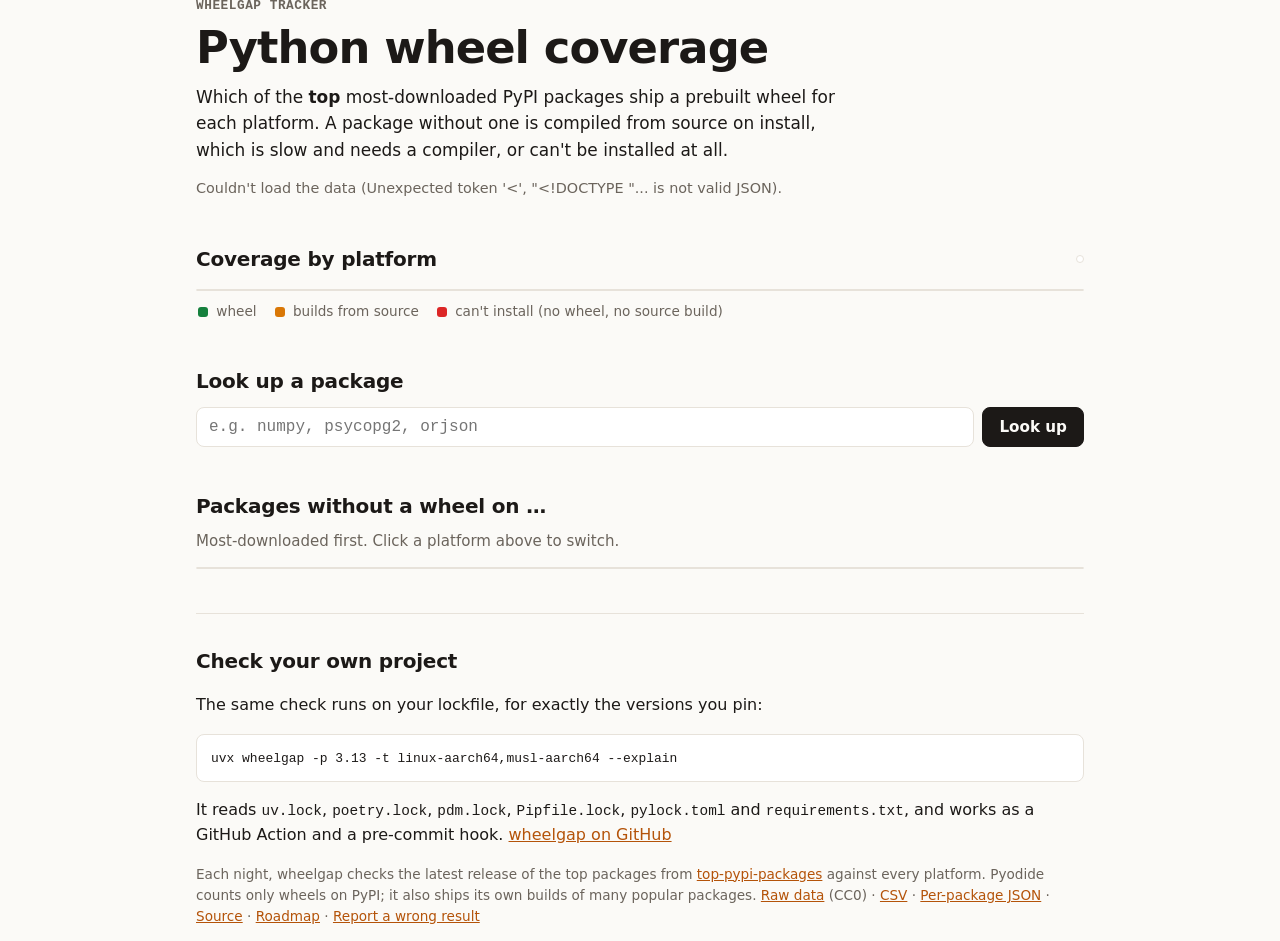
==== site/index.html @ fb78a4a2 "Publish the scan as CSV too Write coverage.csv next to coverage.json at publish time, one row per pa" ====
<!doctype html>
<html lang="en">
<head>
  <meta charset="utf-8">
  <meta name="viewport" content="width=device-width, initial-scale=1">
  <meta http-equiv="Content-Security-Policy" content="default-src 'self'; img-src 'self' data:; style-src 'self' 'unsafe-inline'; script-src 'self'; connect-src 'self'; base-uri 'none'; form-action 'none'">
  <title>Python Wheel Coverage</title>
  <meta name="description" content="Which of the top 5,000 PyPI packages ship a prebuilt wheel for Linux ARM, Alpine, Windows on ARM, macOS, free-threaded Python and Pyodide. Updated nightly by wheelgap.">
  <link rel="stylesheet" href="style.css">
  <link rel="icon" href="favicon.svg" type="image/svg+xml">
  <link rel="apple-touch-icon" href="apple-touch-icon.png">
  <meta property="og:type" content="website">
  <meta property="og:title" content="Python Wheel Coverage">
  <meta property="og:description" content="Which of the top 5,000 PyPI packages ship a prebuilt wheel for Linux ARM, Alpine, Windows on ARM, macOS, free-threaded Python and Pyodide. Updated nightly.">
  <meta property="og:url" content="https://wheelgap.github.io/tracker/">
  <meta property="og:image" content="https://wheelgap.github.io/tracker/og.png">
  <meta property="og:image:width" content="1280">
  <meta property="og:image:height" content="640">
  <meta property="og:image:alt" content="wheelgap tracker: wheel coverage for the 5,000 most downloaded PyPI packages, across 42 platforms and Pythons.">
  <meta name="twitter:card" content="summary_large_image">
</head>
<body>
  <header class="wrap">
    <p class="eyebrow"><a href="https://github.com/wheelgap/wheelgap">wheelgap</a> tracker</p>
    <h1>Python wheel coverage</h1>
    <p class="lede">Which of the <strong id="n-packages">top</strong> most-downloaded PyPI packages ship a prebuilt wheel for each platform. A package without one is compiled from source on install, which is slow and needs a compiler, or can't be installed at all.</p>
    <p class="meta" id="meta">Loading the latest scan…</p>
  </header>

  <main class="wrap">
    <section aria-labelledby="overview-title">
      <div class="section-head">
        <h2 id="overview-title">Coverage by platform</h2>
        <div class="tabs" role="tablist" aria-label="Python version" id="python-tabs"></div>
      </div>
      <p class="note" id="pure-note"></p>
      <ol class="platforms" id="platforms" aria-live="polite"></ol>
      <p class="legend">
        <span><i class="sw sw-wheel"></i> wheel</span>
        <span><i class="sw sw-source"></i> builds from source</span>
        <span><i class="sw sw-missing"></i> can't install (no wheel, no source build)</span>
      </p>
    </section>

    <section aria-labelledby="trend-title" id="trend-section" hidden>
      <h2 id="trend-title">Coverage over time</h2>
      <p class="note" id="trend-note"></p>
      <ol class="trends" id="trends"></ol>
    </section>

    <section aria-labelledby="lookup-title">
      <h2 id="lookup-title">Look up a package</h2>
      <form class="search" id="search-form" role="search">
        <label for="search" class="visually-hidden">Package name</label>
        <input id="search" list="package-names" placeholder="e.g. numpy, psycopg2, orjson" autocomplete="off" spellcheck="false">
        <datalist id="package-names"></datalist>
        <button type="submit">Look up</button>
      </form>
      <div id="lookup" aria-live="polite"></div>
    </section>

    <section aria-labelledby="gaps-title">
      <h2 id="gaps-title">Packages without a wheel on <span id="gaps-platform">…</span></h2>
      <p class="note">Most-downloaded first. Click a platform above to switch.</p>
      <ol class="gaps" id="gaps"></ol>
      <button class="more" id="more" hidden>Show more</button>
    </section>

    <section class="cta">
      <h2>Check your own project</h2>
      <p>The same check runs on your lockfile, for exactly the versions you pin:</p>
      <pre><code>uvx wheelgap -p 3.13 -t linux-aarch64,musl-aarch64 --explain</code></pre>
      <p>It reads <code>uv.lock</code>, <code>poetry.lock</code>, <code>pdm.lock</code>, <code>Pipfile.lock</code>, <code>pylock.toml</code> and <code>requirements.txt</code>, and works as a GitHub Action and a pre-commit hook. <a href="https://github.com/wheelgap/wheelgap">wheelgap on GitHub</a></p>
    </section>
  </main>

  <footer class="wrap">
    <p>Each night, wheelgap checks the latest release of the top packages from <a href="https://hugovk.dev/top-pypi-packages/">top-pypi-packages</a> against every platform. Pyodide counts only wheels on PyPI; it also ships its own builds of many popular packages. <a href="data/coverage.json">Raw data</a> (CC0) · <a href="data/coverage.csv">CSV</a> · <a href="https://github.com/wheelgap/tracker#api-for-scripts-and-agents">Per-package JSON</a> · <a href="https://github.com/wheelgap/tracker">Source</a> · <a href="https://github.com/wheelgap/wheelgap/discussions/43">Roadmap</a> · <a href="https://github.com/wheelgap/wheelgap/issues/new?template=bug_report.yml">Report a wrong result</a></p>
  </footer>

  <script src="app.js"></script>
</body>
</html>
---- site/style.css ----
:root {
  --bg: #fbfaf7;
  --surface: #ffffff;
  --text: #1c1917;
  --muted: #6b645c;
  --line: #e7e2da;
  --accent: #b45309;
  --wheel: #15803d;
  --source: #d97706;
  --missing: #dc2626;
  --unknown: #a8a29e;
  --bar-bg: #efebe4;
  --radius: 10px;
  --mono: ui-monospace, "SF Mono", SFMono-Regular, Menlo, Consolas, monospace;
  --sans: system-ui, -apple-system, "Segoe UI", Roboto, sans-serif;
}

@media (prefers-color-scheme: dark) {
  :root {
    --bg: #14120f;
    --surface: #1c1a16;
    --text: #f2efe9;
    --muted: #a39c92;
    --line: #2e2a24;
    --accent: #f59e0b;
    --wheel: #22c55e;
    --source: #f59e0b;
    --missing: #f87171;
    --unknown: #78716c;
    --bar-bg: #2a2621;
  }
}

* { box-sizing: border-box; }

body {
  margin: 0;
  background: var(--bg);
  color: var(--text);
  font: 16px/1.55 var(--sans);
  -webkit-text-size-adjust: 100%;
}

a { color: var(--accent); }
code, pre { font-family: var(--mono); font-size: 0.9em; }

.wrap { max-width: 920px; margin: 0 auto; padding: 0 16px; }

header { padding-top: 48px; }
.eyebrow { margin: 0; font: 600 0.8rem/1 var(--mono); letter-spacing: 0.04em; text-transform: uppercase; color: var(--muted); }
.eyebrow a { color: inherit; text-decoration: none; }
h1 { margin: 10px 0 12px; font-size: clamp(2rem, 5vw, 2.8rem); line-height: 1.1; letter-spacing: -0.02em; }
.lede { max-width: 62ch; margin: 0; font-size: 1.06rem; }
.meta { color: var(--muted); font-size: 0.9rem; }

section { margin-top: 44px; }
h2 { font-size: 1.25rem; margin: 0 0 8px; letter-spacing: -0.01em; }
.section-head { display: flex; flex-wrap: wrap; gap: 12px; align-items: center; justify-content: space-between; margin-bottom: 6px; }
.section-head h2 { margin: 0; }
.note { color: var(--muted); margin: 0 0 14px; font-size: 0.94rem; }

.tabs { display: inline-flex; flex-wrap: wrap; max-width: 100%; border: 1px solid var(--line); border-radius: 21px; padding: 3px; background: var(--surface); }
.tabs button {
  border: 0; background: none; color: var(--muted); font: 600 0.88rem var(--mono);
  padding: 6px 14px; border-radius: 999px; cursor: pointer;
}
.tabs button[aria-selected="true"] { background: var(--text); color: var(--bg); }

.platforms { list-style: none; margin: 0; padding: 0; border: 1px solid var(--line); border-radius: var(--radius); background: var(--surface); overflow: hidden; }
.platforms li + li { border-top: 1px solid var(--line); }
.platforms button {
  all: unset; box-sizing: border-box; width: 100%; cursor: pointer;
  display: grid; grid-template-columns: minmax(150px, 1.2fr) 3fr minmax(70px, auto); gap: 6px 16px; align-items: center;
  padding: 12px 16px;
}
.platforms button:hover, .platforms button:focus-visible { background: var(--bg); }
.platforms button[aria-pressed="true"] { box-shadow: inset 3px 0 0 var(--accent); background: var(--bg); }
.pname { font-weight: 600; }
.pname small { display: block; font: 400 0.78rem var(--mono); color: var(--muted); }
.bar { display: flex; height: 12px; border-radius: 999px; overflow: hidden; background: var(--bar-bg); }
.bar span { display: block; height: 100%; }
.b-wheel { background: var(--wheel); }
.b-source { background: var(--source); }
.b-missing { background: var(--missing); }
.b-unknown { background: var(--unknown); }
.pct { text-align: right; font: 600 1rem var(--mono); font-variant-numeric: tabular-nums; }
.pct small { display: block; font-weight: 400; font-size: 0.75rem; color: var(--muted); }

.legend { display: flex; flex-wrap: wrap; gap: 6px 18px; color: var(--muted); font-size: 0.85rem; margin: 10px 2px 0; }
.sw { display: inline-block; width: 10px; height: 10px; border-radius: 3px; margin-right: 4px; vertical-align: -1px; }
.sw-wheel { background: var(--wheel); } .sw-source { background: var(--source); } .sw-missing { background: var(--missing); }

.trends { list-style: none; margin: 0; padding: 0; display: grid; grid-template-columns: repeat(auto-fill, minmax(min(260px, 100%), 1fr)); gap: 10px; }
.trends li {
  display: grid; grid-template-columns: 1fr auto; gap: 4px 12px; align-items: start;
  padding: 12px 14px; border: 1px solid var(--line); border-radius: var(--radius); background: var(--surface);
}
.trends .spark { grid-column: 1 / -1; width: 100%; height: auto; overflow: visible; }
.spark path { fill: none; stroke: var(--wheel); stroke-width: 2; stroke-linejoin: round; stroke-linecap: round; }
.spark circle { fill: var(--wheel); }
.trends .change { grid-column: 1 / -1; color: var(--muted); font: 0.75rem var(--mono); }

.search { display: flex; gap: 8px; margin: 10px 0 14px; }
.search input {
  flex: 1; min-width: 0; font: 1rem var(--mono); padding: 10px 12px; color: var(--text);
  background: var(--surface); border: 1px solid var(--line); border-radius: 8px;
}
.search input:focus { outline: 2px solid var(--accent); outline-offset: 1px; }
.search button, .more {
  font: 600 0.95rem var(--sans); padding: 10px 16px; border-radius: 8px; cursor: pointer;
  border: 1px solid var(--text); background: var(--text); color: var(--bg);
}
.more { background: none; color: var(--text); margin-top: 12px; }

.card { border: 1px solid var(--line); border-radius: var(--radius); background: var(--surface); padding: 16px; }
.card h3 { margin: 0 0 4px; font: 600 1.1rem var(--mono); }
.card .sub { color: var(--muted); font-size: 0.9rem; margin: 0 0 12px; }
.matrix { width: 100%; border-collapse: collapse; font-size: 0.88rem; }
.matrix th, .matrix td { padding: 6px 8px; text-align: left; border-top: 1px solid var(--line); }
.matrix thead th { border-top: 0; color: var(--muted); font: 600 0.8rem var(--mono); }
.matrix-scroll { overflow-x: auto; }

.status { display: inline-block; font: 600 0.78rem var(--mono); padding: 2px 8px; border-radius: 999px; white-space: nowrap; }
.s-wheel { color: var(--wheel); background: color-mix(in srgb, var(--wheel) 14%, transparent); }
.s-source { color: var(--source); background: color-mix(in srgb, var(--source) 16%, transparent); }
.s-missing { color: var(--missing); background: color-mix(in srgb, var(--missing) 14%, transparent); }
.s-unknown, .s-none { color: var(--muted); background: var(--bar-bg); }

.gaps { list-style: none; margin: 0; padding: 0; border: 1px solid var(--line); border-radius: var(--radius); background: var(--surface); }
.gaps li { display: grid; grid-template-columns: 3.5em 1fr auto; gap: 12px; align-items: center; padding: 9px 14px; }
.gaps li + li { border-top: 1px solid var(--line); }
.rank { color: var(--muted); font: 0.85rem var(--mono); font-variant-numeric: tabular-nums; }
.gaps a { font: 600 0.95rem var(--mono); text-decoration: none; color: var(--text); }
.gaps a:hover { color: var(--accent); }
.gaps .ver { color: var(--muted); font: 0.8rem var(--mono); margin-left: 6px; }
.empty { padding: 14px; color: var(--muted); }

.cta { border-top: 1px solid var(--line); padding-top: 32px; }
pre { background: var(--surface); border: 1px solid var(--line); border-radius: 8px; padding: 12px 14px; overflow-x: auto; }

footer { margin: 56px auto 40px; color: var(--muted); font-size: 0.85rem; }

.visually-hidden { position: absolute; width: 1px; height: 1px; overflow: hidden; clip: rect(0 0 0 0); white-space: nowrap; }

@media (max-width: 640px) {
  header { padding-top: 32px; }
  .platforms button { grid-template-columns: 1fr auto; }
  .platforms .bar { grid-column: 1 / -1; grid-row: 2; }
}

.badge-snippet { margin-top: 16px; }
.badge-snippet .sub { margin: 0 0 8px; }
.badge-md { margin: 0 0 8px; padding: 10px 12px; border: 1px solid var(--line); border-radius: var(--radius); background: var(--bg); font: 0.8rem var(--mono); white-space: pre-wrap; word-break: break-all; }
.copy-badge { font: 0.85rem var(--sans); padding: 4px 10px; border: 1px solid var(--line); border-radius: var(--radius); background: var(--surface); color: inherit; cursor: pointer; }
.copy-badge:hover { border-color: var(--text); }
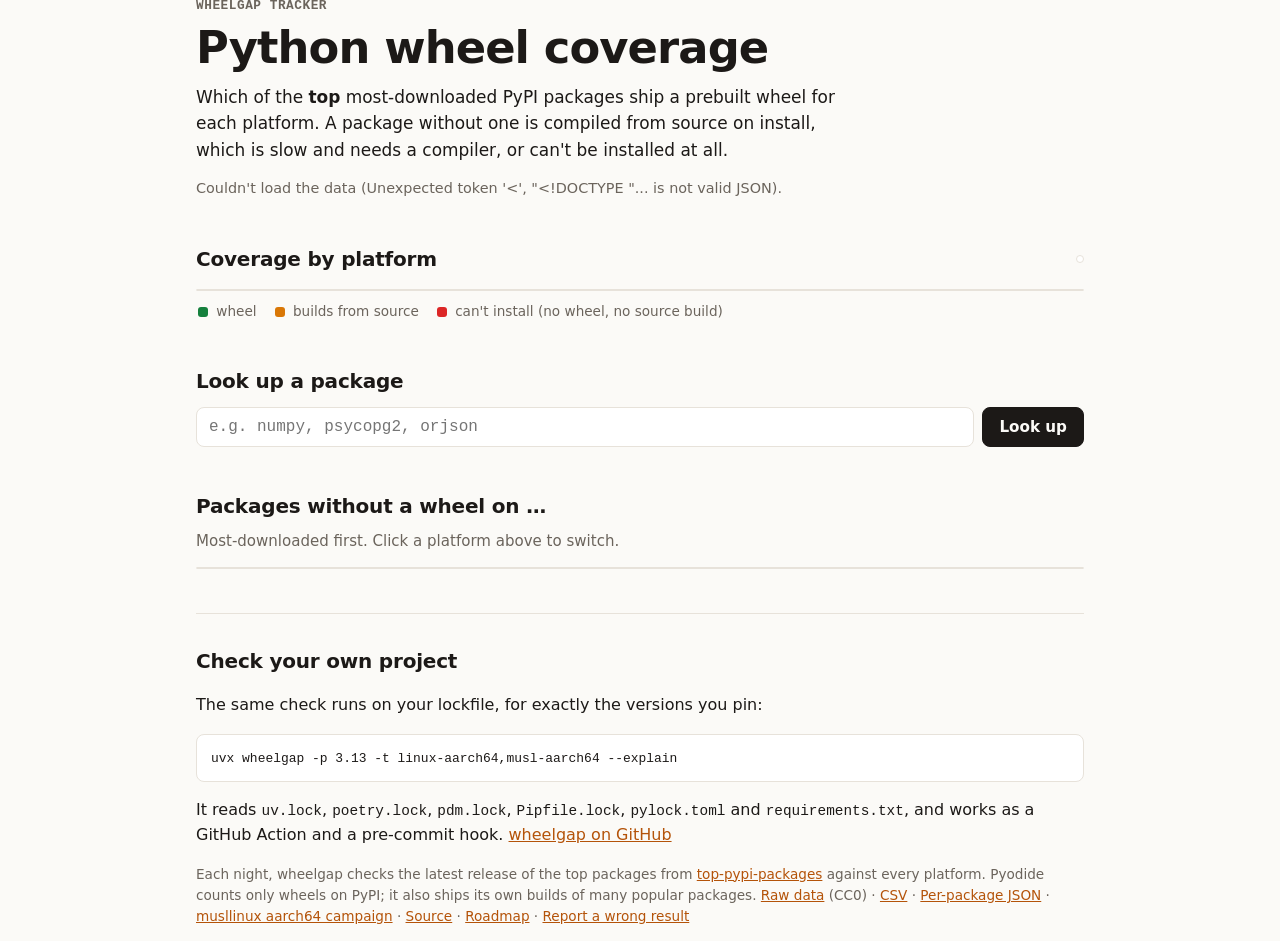
==== commit 3cc8a8c1: "Add a musllinux aarch64 campaign page for the top 500 Publish a static campaigns/musl-aarch64 page f" ====
--- a/site/index.html
+++ b/site/index.html
@@ -75,7 +75,7 @@
   </main>
 
   <footer class="wrap">
-    <p>Each night, wheelgap checks the latest release of the top packages from <a href="https://hugovk.dev/top-pypi-packages/">top-pypi-packages</a> against every platform. Pyodide counts only wheels on PyPI; it also ships its own builds of many popular packages. <a href="data/coverage.json">Raw data</a> (CC0) · <a href="data/coverage.csv">CSV</a> · <a href="https://github.com/wheelgap/tracker#api-for-scripts-and-agents">Per-package JSON</a> · <a href="https://github.com/wheelgap/tracker">Source</a> · <a href="https://github.com/wheelgap/wheelgap/discussions/43">Roadmap</a> · <a href="https://github.com/wheelgap/wheelgap/issues/new?template=bug_report.yml">Report a wrong result</a></p>
+    <p>Each night, wheelgap checks the latest release of the top packages from <a href="https://hugovk.dev/top-pypi-packages/">top-pypi-packages</a> against every platform. Pyodide counts only wheels on PyPI; it also ships its own builds of many popular packages. <a href="data/coverage.json">Raw data</a> (CC0) · <a href="data/coverage.csv">CSV</a> · <a href="https://github.com/wheelgap/tracker#api-for-scripts-and-agents">Per-package JSON</a> · <a href="campaigns/musl-aarch64/">musllinux aarch64 campaign</a> · <a href="https://github.com/wheelgap/tracker">Source</a> · <a href="https://github.com/wheelgap/wheelgap/discussions/43">Roadmap</a> · <a href="https://github.com/wheelgap/wheelgap/issues/new?template=bug_report.yml">Report a wrong result</a></p>
   </footer>
 
   <script src="app.js"></script>
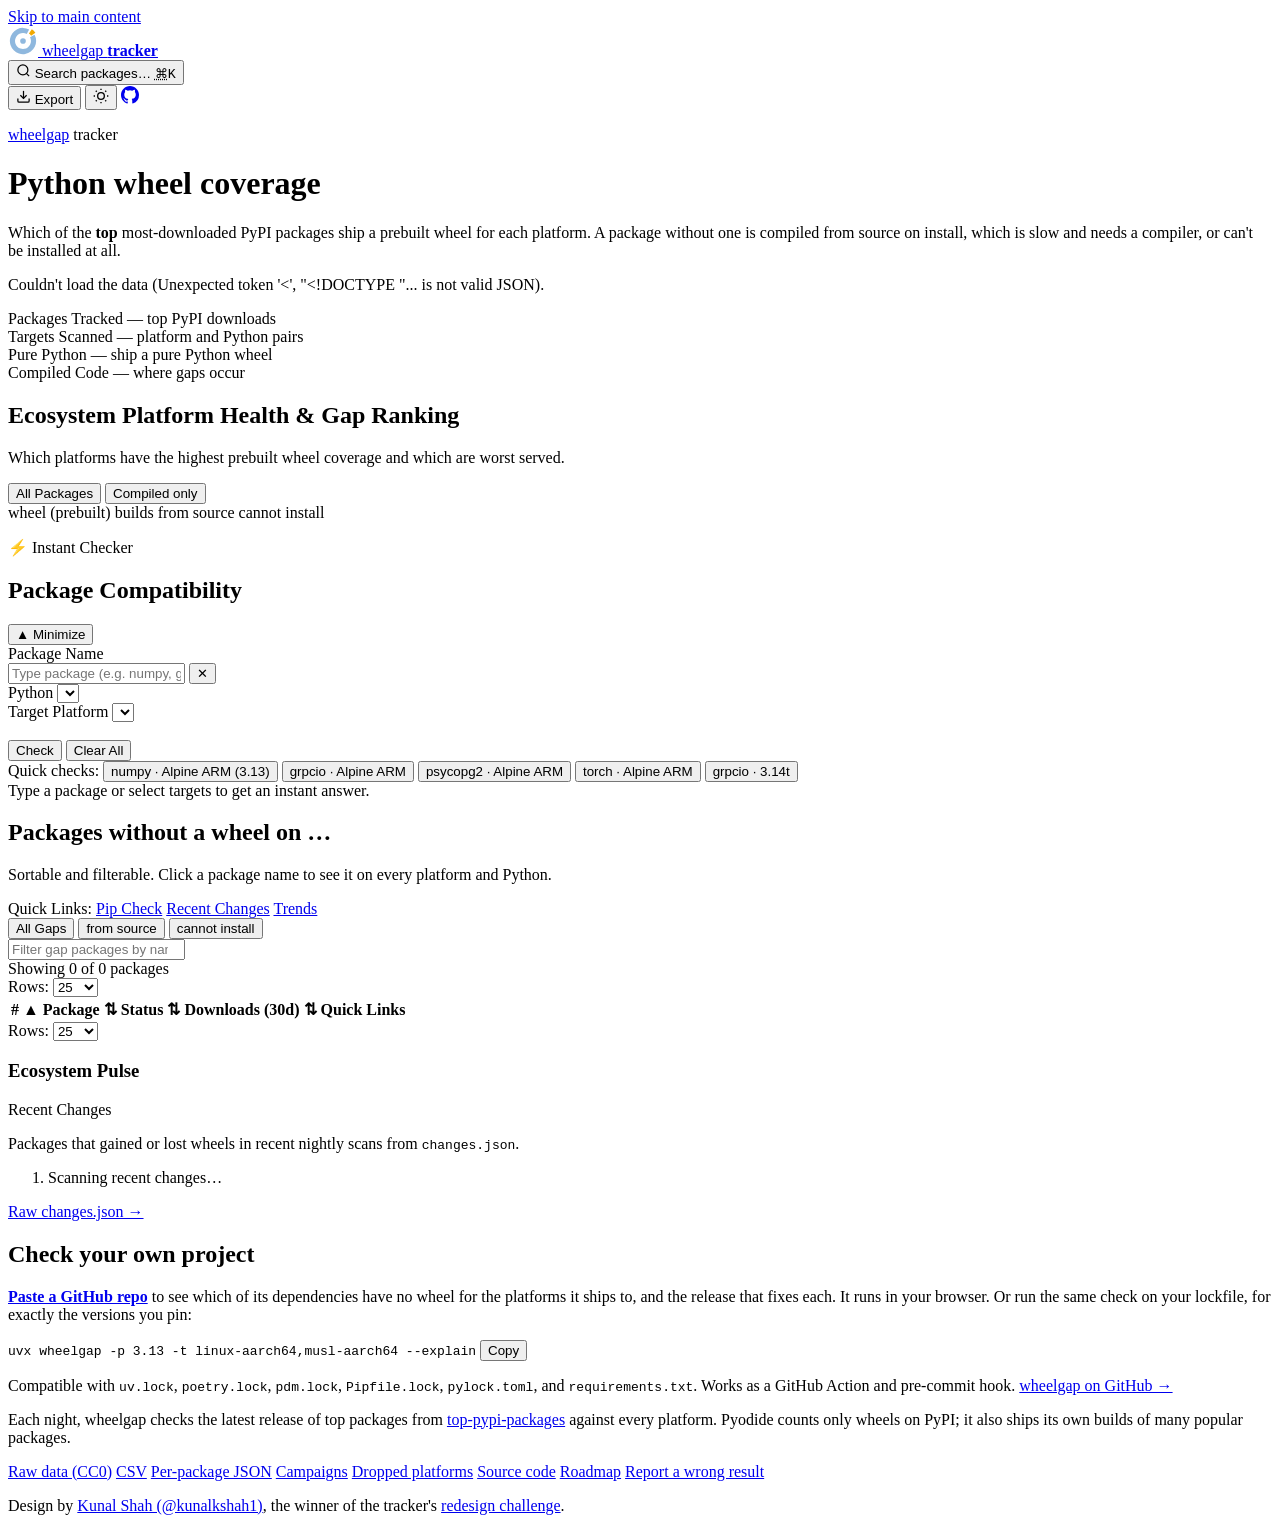
==== commit c22f5c50: "Dropped platforms: record the day a top package's release drops a platform's wheel, with a page and " ====
--- a/site/index.html
+++ b/site/index.html
@@ -6,7 +6,7 @@
   <meta http-equiv="Content-Security-Policy" content="default-src 'self'; img-src 'self' data:; style-src 'self' 'unsafe-inline'; script-src 'self'; connect-src 'self'; base-uri 'none'; form-action 'none'">
   <title>Python Wheel Coverage</title>
   <meta name="description" content="Which of the top 5,000 PyPI packages ship a prebuilt wheel for Linux ARM, Alpine, Windows on ARM, macOS, free-threaded Python and Pyodide. Updated nightly by wheelgap.">
-  <link rel="stylesheet" href="style.css">
+  <link rel="stylesheet" href="home.css">
   <link rel="icon" href="favicon.svg" type="image/svg+xml">
   <link rel="apple-touch-icon" href="apple-touch-icon.png">
   <meta property="og:type" content="website">
@@ -20,64 +20,443 @@
   <meta name="twitter:card" content="summary_large_image">
 </head>
 <body>
-  <header class="wrap">
-    <p class="eyebrow"><a href="https://github.com/wheelgap/wheelgap">wheelgap</a> tracker</p>
-    <h1>Python wheel coverage</h1>
-    <p class="lede">Which of the <strong id="n-packages">top</strong> most-downloaded PyPI packages ship a prebuilt wheel for each platform. A package without one is compiled from source on install, which is slow and needs a compiler, or can't be installed at all.</p>
-    <p class="meta" id="meta">Loading the latest scan…</p>
+  <!-- Accessibility skip link -->
+  <a href="#health-hub" class="skip-link">Skip to main content</a>
+
+  <!-- Top Sticky Navigation Bar -->
+  <header class="topbar">
+    <div class="topbar-inner">
+      <div class="brand">
+        <a href="https://github.com/wheelgap/wheelgap" class="logo-link" title="wheelgap on GitHub">
+          <svg class="brand-icon" viewBox="0 0 64 64" width="30" height="30" aria-hidden="true">
+            <path d="M56.72,18.85 A28,28 0 1 1 45.15,7.28 L39.98,16.99 A17,17 0 1 0 47.01,24.02 Z" fill="#8fb8de"/>
+            <path d="M50.86,6.99 A28,28 0 0 1 58.41,14.54 L49.29,20.69 A17,17 0 0 0 44.71,16.11 Z" fill="#f2a900"/>
+            <circle cx="32" cy="32" r="6" fill="#8fb8de"/>
+          </svg>
+          <span class="brand-title">wheelgap <strong>tracker</strong></span>
+        </a>
+      </div>
+
+      <!-- Quick Command Search Trigger -->
+      <button class="cmd-trigger" id="cmd-trigger" type="button" aria-label="Search packages (Press Cmd+K or Ctrl+K)">
+        <svg width="15" height="15" viewBox="0 0 24 24" fill="none" stroke="currentColor" stroke-width="2" aria-hidden="true">
+          <circle cx="11" cy="11" r="8"/><line x1="21" y1="21" x2="16.65" y2="16.65"/>
+        </svg>
+        <span class="cmd-trigger-text">Search packages…</span>
+        <kbd class="shortcut-kbd"><abbr title="Command or Control">⌘</abbr>K</kbd>
+      </button>
+
+      <!-- Utility Actions -->
+      <div class="topbar-actions">
+        <button class="action-btn" id="export-btn" type="button" title="Export data as CSV or JSON" aria-label="Export data">
+          <svg width="15" height="15" viewBox="0 0 24 24" fill="none" stroke="currentColor" stroke-width="2" aria-hidden="true">
+            <path d="M21 15v4a2 2 0 0 1-2 2H5a2 2 0 0 1-2-2v-4"/><polyline points="7 10 12 15 17 10"/><line x1="12" y1="15" x2="12" y2="3"/>
+          </svg>
+          <span class="action-label">Export</span>
+        </button>
+
+        <button class="action-btn" id="theme-toggle" type="button" title="Toggle dark/light theme" aria-label="Toggle theme">
+          <svg id="theme-icon-sun" width="16" height="16" viewBox="0 0 24 24" fill="none" stroke="currentColor" stroke-width="2" aria-hidden="true">
+            <circle cx="12" cy="12" r="5"/><line x1="12" y1="1" x2="12" y2="3"/><line x1="12" y1="21" x2="12" y2="23"/><line x1="4.22" y1="4.22" x2="5.64" y2="5.64"/><line x1="18.36" y1="18.36" x2="19.78" y2="19.78"/><line x1="1" y1="12" x2="3" y2="12"/><line x1="21" y1="12" x2="23" y2="12"/><line x1="4.22" y1="19.78" x2="5.64" y2="18.36"/><line x1="18.36" y1="5.64" x2="19.78" y2="4.22"/>
+          </svg>
+          <svg id="theme-icon-moon" width="16" height="16" viewBox="0 0 24 24" fill="none" stroke="currentColor" stroke-width="2" aria-hidden="true" style="display:none">
+            <path d="M21 12.79A9 9 0 1 1 11.21 3 7 7 0 0 0 21 12.79z"/>
+          </svg>
+        </button>
+
+        <a class="action-btn icon-only" href="https://github.com/wheelgap/tracker" target="_blank" rel="noopener" title="Source repository on GitHub" aria-label="GitHub Repository">
+          <svg width="18" height="18" viewBox="0 0 24 24" fill="currentColor" aria-hidden="true">
+            <path d="M12 0C5.37 0 0 5.37 0 12c0 5.3 3.44 9.8 8.2 11.39.6.11.82-.26.82-.58v-2.03c-3.34.73-4.04-1.61-4.04-1.61-.55-1.39-1.34-1.76-1.34-1.76-1.09-.75.08-.73.08-.73 1.21.08 1.85 1.24 1.85 1.24 1.07 1.84 2.81 1.31 3.5 1 .11-.78.42-1.31.76-1.61-2.67-.3-5.47-1.33-5.47-5.93 0-1.31.47-2.38 1.24-3.22-.12-.3-.54-1.52.12-3.18 0 0 1.01-.32 3.3 1.23a11.5 11.5 0 0 1 6.02 0c2.28-1.55 3.29-1.23 3.29-1.23.66 1.66.24 2.88.12 3.18.77.84 1.24 1.91 1.24 3.22 0 4.61-2.81 5.63-5.48 5.92.43.37.81 1.1.81 2.22v3.29c0 .32.22.7.82.58A12 12 0 0 0 24 12c0-6.63-5.37-12-12-12z"/>
+          </svg>
+        </a>
+      </div>
+    </div>
   </header>
 
-  <main class="wrap">
-    <section aria-labelledby="overview-title">
-      <div class="section-head">
-        <h2 id="overview-title">Coverage by platform</h2>
-        <div class="tabs" role="tablist" aria-label="Python version" id="python-tabs"></div>
-      </div>
-      <p class="note" id="pure-note"></p>
-      <ol class="platforms" id="platforms" aria-live="polite"></ol>
-      <p class="legend">
-        <span><i class="sw sw-wheel"></i> wheel</span>
-        <span><i class="sw sw-source"></i> builds from source</span>
-        <span><i class="sw sw-missing"></i> can't install (no wheel, no source build)</span>
-      </p>
-    </section>
-
-    <section aria-labelledby="trend-title" id="trend-section" hidden>
-      <h2 id="trend-title">Coverage over time</h2>
-      <p class="note" id="trend-note"></p>
-      <ol class="trends" id="trends"></ol>
-    </section>
-
-    <section aria-labelledby="lookup-title">
-      <h2 id="lookup-title">Look up a package</h2>
-      <form class="search" id="search-form" role="search">
-        <label for="search" class="visually-hidden">Package name</label>
-        <input id="search" list="package-names" placeholder="e.g. numpy, psycopg2, orjson" autocomplete="off" spellcheck="false">
-        <datalist id="package-names"></datalist>
-        <button type="submit">Look up</button>
-      </form>
-      <div id="lookup" aria-live="polite"></div>
-    </section>
-
-    <section aria-labelledby="gaps-title">
-      <h2 id="gaps-title">Packages without a wheel on <span id="gaps-platform">…</span></h2>
-      <p class="note">Most-downloaded first. Click a platform above to switch.</p>
-      <ol class="gaps" id="gaps"></ol>
-      <button class="more" id="more" hidden>Show more</button>
-    </section>
-
-    <section class="cta">
-      <h2>Check your own project</h2>
-      <p>The same check runs on your lockfile, for exactly the versions you pin:</p>
-      <pre><code>uvx wheelgap -p 3.13 -t linux-aarch64,musl-aarch64 --explain</code></pre>
-      <p>It reads <code>uv.lock</code>, <code>poetry.lock</code>, <code>pdm.lock</code>, <code>Pipfile.lock</code>, <code>pylock.toml</code> and <code>requirements.txt</code>, and works as a GitHub Action and a pre-commit hook. <a href="https://github.com/wheelgap/wheelgap">wheelgap on GitHub</a></p>
-    </section>
-  </main>
-
-  <footer class="wrap">
-    <p>Each night, wheelgap checks the latest release of the top packages from <a href="https://hugovk.dev/top-pypi-packages/">top-pypi-packages</a> against every platform. Pyodide counts only wheels on PyPI; it also ships its own builds of many popular packages. <a href="data/coverage.json">Raw data</a> (CC0) · <a href="data/coverage.csv">CSV</a> · <a href="https://github.com/wheelgap/tracker#api-for-scripts-and-agents">Per-package JSON</a> · <a href="campaigns/musl-aarch64/">musllinux aarch64 campaign</a> · <a href="https://github.com/wheelgap/tracker">Source</a> · <a href="https://github.com/wheelgap/wheelgap/discussions/43">Roadmap</a> · <a href="https://github.com/wheelgap/wheelgap/issues/new?template=bug_report.yml">Report a wrong result</a></p>
-  </footer>
-
+  <div class="wrap main-wrap">
+    <!-- Header Hero -->
+    <header class="hero">
+      <div class="hero-content">
+        <p class="eyebrow"><a href="https://github.com/wheelgap/wheelgap">wheelgap</a> tracker</p>
+        <h1 class="hero-title">Python wheel coverage</h1>
+        <p class="lede">Which of the <strong id="n-packages"><span class="skeleton-text">top</span></strong> most-downloaded PyPI packages ship a prebuilt wheel for each platform. A package without one is compiled from source on install, which is slow and needs a compiler, or can't be installed at all.</p>
+        <p class="meta" id="meta">Fetching scan data…</p>
+        <p class="meta agreement-banner" id="agreement" hidden></p>
+      </div>
+
+      <!-- Live Executive KPI Summary Cards (All 100% Dynamically Calculated) -->
+      <div class="kpi-grid" id="kpi-grid">
+        <div class="kpi-card highlight">
+          <span class="kpi-label">Packages Tracked</span>
+          <span class="kpi-val" id="kpi-packages"><span class="skeleton-text">—</span></span>
+          <span class="kpi-sub">top PyPI downloads</span>
+        </div>
+        <div class="kpi-card">
+          <span class="kpi-label">Targets Scanned</span>
+          <span class="kpi-val" id="kpi-targets"><span class="skeleton-text">—</span></span>
+          <span class="kpi-sub" id="kpi-targets-sub">platform and Python pairs</span>
+        </div>
+        <div class="kpi-card">
+          <span class="kpi-label">Pure Python</span>
+          <span class="kpi-val" id="kpi-pure"><span class="skeleton-text">—</span></span>
+          <span class="kpi-sub" id="kpi-pure-pct">ship a pure Python wheel</span>
+        </div>
+        <div class="kpi-card">
+          <span class="kpi-label">Compiled Code</span>
+          <span class="kpi-val" id="kpi-compiled"><span class="skeleton-text">—</span></span>
+          <span class="kpi-sub">where gaps occur</span>
+        </div>
+      </div>
+    </header>
+
+    <main>
+      <!-- ====================================================================
+           1. ECOSYSTEM HEALTH HUB & WORST-SERVED LEADERBOARD
+           "High-level overall view at first glance"
+           ==================================================================== -->
+      <section class="panel-card health-hub-panel" id="health-hub" aria-labelledby="overview-title">
+        <div class="section-head flex-wrap">
+          <div class="title-with-desc">
+            <h2 id="overview-title">Ecosystem Platform Health & Gap Ranking</h2>
+            <p class="section-sub" id="pure-note">Which platforms have the highest prebuilt wheel coverage and which are worst served.</p>
+          </div>
+
+          <div class="matrix-controls-row">
+            <!-- Universe Toggle -->
+            <div class="view-toggles" role="group" aria-label="Matrix universe toggle">
+              <button type="button" class="toggle-btn active" id="btn-show-all" aria-pressed="true">All Packages</button>
+              <button type="button" class="toggle-btn" id="btn-show-compiled" aria-pressed="false">Compiled only</button>
+            </div>
+
+            <!-- Python Version Tabs -->
+            <div class="tabs" role="tablist" aria-label="Python version selector" id="python-tabs">
+              <!-- Dynamically populated -->
+            </div>
+          </div>
+        </div>
+
+        <!-- Ranked Platform Cards Deck (Ranked Worst to Best Served) -->
+        <div class="platform-leaderboard" id="platform-leaderboard" aria-live="polite">
+          <!-- Dynamically populated with cards ranked by coverage/gaps -->
+        </div>
+
+        <!-- Status Legend with Dual Cues -->
+        <div class="legend" aria-label="Status legend">
+          <span class="legend-tag tag-wheel"><i class="sw sw-wheel" aria-hidden="true"></i> wheel (prebuilt)</span>
+          <span class="legend-tag tag-bundled" id="legend-bundled" hidden><i class="sw sw-bundled" aria-hidden="true"></i> bundled (Pyodide build)</span>
+          <span class="legend-tag tag-source"><i class="sw sw-source" aria-hidden="true"></i> builds from source</span>
+          <span class="legend-tag tag-missing"><i class="sw sw-missing" aria-hidden="true"></i> cannot install</span>
+        </div>
+        <p class="section-sub spark-note" id="trend-note"></p>
+
+      </section>
+
+      <!-- ====================================================================
+           2. STREAMLINED INSTANT ANSWER OMNI-CHECKER (Collapsible One-Liner Info)
+           "Does numpy have a wheel for Alpine ARM on Python 3.13?" -> Answered in 2s
+           ==================================================================== -->
+      <section class="panel-card omni-panel" id="omni-checker" aria-labelledby="omni-title">
+        <div class="omni-header">
+          <div class="omni-title-wrap">
+            <span class="omni-badge">⚡ Instant Checker</span>
+            <h2 id="omni-title" class="omni-title">Package Compatibility</h2>
+          </div>
+
+          <!-- One-Liner Strip: Visible when minimized, showing selected package verdict & quick actions -->
+          <div class="omni-minimized-summary" id="omni-minimized-summary" hidden>
+            <!-- Populated dynamically with one-liner verdict & quick actions -->
+          </div>
+
+          <div class="omni-header-actions">
+            <button type="button" class="omni-toggle-btn" id="omni-toggle-btn" aria-expanded="true" title="Minimize or expand instant checker controls">
+              <span id="omni-toggle-icon">▲</span> <span id="omni-toggle-text">Minimize</span>
+            </button>
+          </div>
+        </div>
+
+        <div class="omni-collapsible-body" id="omni-body">
+          <form class="omni-form" id="search-form">
+            <!-- Package Search & Autocomplete with Clear Button (No heavy 5000-option datalist) -->
+            <div class="omni-field omni-pkg-field">
+              <label for="search" class="omni-label">Package Name</label>
+              <div class="autocomplete-wrapper">
+                <input id="search" placeholder="Type package (e.g. numpy, grpcio, psycopg2)…" autocomplete="off" spellcheck="false">
+                <button type="button" class="search-clear-btn" id="search-clear-btn" aria-label="Clear package input" title="Clear input">✕</button>
+                <div class="autocomplete-menu" id="search-autocomplete" hidden></div>
+              </div>
+            </div>
+
+            <!-- Python Version Selector -->
+            <div class="omni-field omni-py-field">
+              <label for="omni-python-select" class="omni-label">Python</label>
+              <select id="omni-python-select" class="omni-select" aria-label="Select Python version">
+                <!-- Dynamically populated: 3.13, 3.14, 3.14t, 3.15, 3.15t -->
+              </select>
+            </div>
+
+            <!-- Platform Selector -->
+            <div class="omni-field omni-pl-field">
+              <label for="omni-platform-select" class="omni-label">Target Platform</label>
+              <select id="omni-platform-select" class="omni-select" aria-label="Select target platform">
+                <!-- Dynamically populated: Alpine ARM64, Linux x86_64, Windows ARM64, etc. -->
+              </select>
+            </div>
+
+            <!-- Look Up & Clear All Buttons -->
+            <div class="omni-field omni-action-field">
+              <label class="omni-label" style="visibility:hidden">Action</label>
+              <div class="omni-actions-group">
+                <button type="submit" class="btn-primary omni-btn" id="omni-submit-btn">Check</button>
+                <button type="button" class="btn-secondary omni-btn omni-reset-btn" id="omni-reset-btn" title="Clear package and reset all filters">Clear All</button>
+              </div>
+            </div>
+          </form>
+
+          <!-- Fast Presets for Core Questions -->
+          <div class="omni-presets" id="omni-presets">
+            <span class="preset-label">Quick checks:</span>
+            <button type="button" class="preset-chip" data-pkg="numpy" data-py="3.13" data-pl="musl-aarch64">numpy · Alpine ARM (3.13)</button>
+            <button type="button" class="preset-chip" data-pkg="grpcio" data-py="3.13" data-pl="musl-aarch64">grpcio · Alpine ARM</button>
+            <button type="button" class="preset-chip" data-pkg="psycopg2" data-py="3.13" data-pl="musl-aarch64">psycopg2 · Alpine ARM</button>
+            <button type="button" class="preset-chip" data-pkg="torch" data-py="3.13" data-pl="musl-aarch64">torch · Alpine ARM</button>
+            <button type="button" class="preset-chip" data-pkg="grpcio" data-py="3.14t" data-pl="musl-aarch64">grpcio · 3.14t</button>
+          </div>
+
+          <!-- The Instant Visual Answer Card (One-Liner / Compact High-Density Verdict) -->
+          <div class="omni-answer-card" id="omni-answer" aria-live="polite">
+            <div class="omni-answer-placeholder">Type a package or select targets to get an instant answer.</div>
+          </div>
+        </div>
+
+        <!-- Standalone Matrix Card View (Expandable if requested) -->
+        <div id="lookup" aria-live="polite"></div>
+      </section>
+
+      <!-- ====================================================================
+           3. EXPLORER & ECOSYSTEM PULSE: Two-Column Split Layout
+           Interactive Data Table with 2026 Enterprise Pagination + Recent Changes
+           ==================================================================== -->
+      <div class="content-split-grid">
+        <!-- Package Gaps Data Table Section -->
+        <section class="panel-card explorer-panel" aria-labelledby="gaps-title">
+          <div class="section-head flex-wrap">
+            <div class="title-with-desc">
+              <h2 id="gaps-title">Packages without a wheel on <span id="gaps-platform" class="highlight-target">…</span></h2>
+              <p class="section-sub">Sortable and filterable. Click a package name to see it on every platform and Python.</p>
+            </div>
+
+            <!-- Mobile Quick Tools (Merged into grid on mobile to save space) -->
+            <div class="mobile-quick-toolbar" id="mobile-quick-toolbar">
+              <span class="mobile-quick-label">Quick Links:</span>
+              <a href="#agreement" class="mobile-quick-chip" id="mobile-link-pip">Pip Check</a>
+              <a href="#pulse-title" class="mobile-quick-chip" id="mobile-link-pulse">Recent Changes</a>
+              <a href="#health-hub" class="mobile-quick-chip" id="mobile-link-trends">Trends</a>
+            </div>
+
+            <!-- Table Filter Toolbar -->
+            <div class="filter-toolbar">
+              <div class="status-filter-pills" role="radiogroup" aria-label="Filter by gap status">
+                <button type="button" class="pill-filter active" data-filter="all" aria-checked="true" id="filter-pill-all">All Gaps</button>
+                <button type="button" class="pill-filter pill-source" data-filter="source" aria-checked="false" id="filter-pill-source">from source</button>
+                <button type="button" class="pill-filter pill-missing" data-filter="missing" aria-checked="false" id="filter-pill-missing">cannot install</button>
+              </div>
+              <div class="table-search-box">
+                <input type="search" id="gaps-search" placeholder="Filter gap packages by name…" aria-label="Filter gap packages by name" autocomplete="off" spellcheck="false">
+              </div>
+            </div>
+          </div>
+
+          <!-- Enterprise Pagination Controls (Top Bar) -->
+          <div class="pagination-bar top-pagination" id="pagination-top">
+            <span class="pagination-info" id="pagination-info-top">Showing 0 of 0 packages</span>
+            <div class="pagination-controls" id="pagination-buttons-top"></div>
+            <div class="page-size-selector">
+              <label for="page-size-top">Rows:</label>
+              <select id="page-size-top" class="page-size-select">
+                <option value="25" selected>25</option>
+                <option value="50">50</option>
+                <option value="100">100</option>
+                <option value="all">All</option>
+              </select>
+            </div>
+          </div>
+
+          <!-- The Table -->
+          <div class="table-wrapper">
+            <table class="packages-table" id="packages-table">
+              <thead>
+                <tr>
+                  <th scope="col" class="th-rank sortable" data-sort="rank" aria-sort="ascending"># <span class="sort-icon">▲</span></th>
+                  <th scope="col" class="th-name sortable" data-sort="name">Package <span class="sort-icon">⇅</span></th>
+                  <th scope="col" class="th-status sortable" data-sort="status">Status <span class="sort-icon">⇅</span></th>
+                  <th scope="col" class="th-dl sortable" data-sort="downloads" style="text-align:right">Downloads (30d) <span class="sort-icon">⇅</span></th>
+                  <th scope="col" class="th-actions" style="text-align:right">Quick Links</th>
+                </tr>
+              </thead>
+              <tbody id="gaps" aria-live="polite">
+                <!-- Dynamically populated table rows -->
+              </tbody>
+            </table>
+          </div>
+
+          <!-- Enterprise Pagination Controls (Bottom Bar) -->
+          <div class="pagination-bar bottom-pagination" id="pagination-bottom">
+            <span class="pagination-info" id="pagination-info-bottom"></span>
+            <div class="pagination-controls" id="pagination-buttons-bottom"></div>
+            <div class="page-size-selector">
+              <label for="page-size-bottom">Rows:</label>
+              <select id="page-size-bottom" class="page-size-select">
+                <option value="25" selected>25</option>
+                <option value="50">50</option>
+                <option value="100">100</option>
+                <option value="all">All</option>
+              </select>
+            </div>
+          </div>
+
+          <!-- Legacy button hook for backward compatibility -->
+          <button class="more visually-hidden" id="more" hidden>Show more</button>
+        </section>
+
+        <!-- Sidebar Column: Ecosystem Pulse -->
+        <aside class="sidebar-col">
+          <!-- Ecosystem Pulse (Recent Changes Feed) -->
+          <section class="panel-card pulse-card" aria-labelledby="pulse-title">
+            <div class="section-head">
+              <div class="title-with-desc">
+                <h3 id="pulse-title" class="sub-heading">Ecosystem Pulse</h3>
+                <span class="time-badge">Recent Changes</span>
+              </div>
+            </div>
+            <p class="pulse-note">Packages that gained or lost wheels in recent nightly scans from <code>changes.json</code>.</p>
+            <ol class="pulse-feed" id="pulse-feed">
+              <li class="feed-placeholder">Scanning recent changes…</li>
+            </ol>
+            <div class="pulse-footer">
+              <a href="data/changes.json" class="pulse-link" target="_blank" rel="noopener">Raw changes.json →</a>
+            </div>
+          </section>
+        </aside>
+      </div>
+
+      <!-- Build lab (site/lab.js fills it in from data/lab.json) -->
+      <section class="panel-card lab-panel" aria-labelledby="lab-title" id="lab-section" hidden>
+        <h2 id="lab-title">Build lab: no wheel, but does it build?</h2>
+        <p class="section-sub" id="lab-note"></p>
+        <ul class="lab-summary" id="lab-summary"></ul>
+        <div class="matrix-scroll"><table class="matrix lab-table" id="lab-table"></table></div>
+      </section>
+
+      <!-- Call to Action Banner -->
+      <section class="cta-banner">
+        <div class="cta-header">
+          <h2>Check your own project</h2>
+          <p><strong><a href="check/">Paste a GitHub repo</a></strong> to see which of its dependencies have no wheel for the platforms it ships to, and the release that fixes each. It runs in your browser. Or run the same check on your lockfile, for exactly the versions you pin:</p>
+        </div>
+        <div class="command-block">
+          <code>uvx wheelgap -p 3.13 -t linux-aarch64,musl-aarch64 --explain</code>
+          <button class="btn-copy" id="cta-copy-btn" type="button" aria-label="Copy CLI command">Copy</button>
+        </div>
+        <p class="cta-support">Compatible with <code>uv.lock</code>, <code>poetry.lock</code>, <code>pdm.lock</code>, <code>Pipfile.lock</code>, <code>pylock.toml</code>, and <code>requirements.txt</code>. Works as a GitHub Action and pre-commit hook. <a href="https://github.com/wheelgap/wheelgap">wheelgap on GitHub →</a></p>
+      </section>
+    </main>
+
+    <!-- Standard Accessible Footer -->
+    <footer class="site-footer">
+      <div class="footer-grid">
+        <div class="footer-desc">
+          <p>Each night, wheelgap checks the latest release of top packages from <a href="https://hugovk.dev/top-pypi-packages/">top-pypi-packages</a> against every platform. <span id="pyodide-note">Pyodide counts only wheels on PyPI; it also ships its own builds of many popular packages.</span></p>
+        </div>
+        <div class="footer-nav">
+          <a href="data/coverage.json">Raw data (CC0)</a>
+          <a href="data/coverage.csv">CSV</a>
+          <a href="https://github.com/wheelgap/tracker#api-for-scripts-and-agents">Per-package JSON</a>
+          <a href="campaigns/">Campaigns</a>
+          <a href="drops/">Dropped platforms</a>
+          <a href="https://github.com/wheelgap/tracker">Source code</a>
+          <a href="https://github.com/wheelgap/wheelgap/discussions/43">Roadmap</a>
+          <a href="https://github.com/wheelgap/wheelgap/issues/new?template=bug_report.yml">Report a wrong result</a>
+        </div>
+      </div>
+      <p class="footer-credit">Design by <a href="https://github.com/kunalkshah1">Kunal Shah (@kunalkshah1)</a>, the winner of the tracker's <a href="https://github.com/wheelgap/wheelgap/discussions/154">redesign challenge</a>.</p>
+    </footer>
+  </div>
+
+  <!-- Command Palette Modal (Cmd+K / Ctrl+K) -->
+  <div class="cmd-overlay" id="cmd-overlay" role="dialog" aria-modal="true" aria-label="Package Quick Search" hidden>
+    <div class="cmd-dialog">
+      <div class="cmd-input-row">
+        <svg class="cmd-search-icon" width="18" height="18" viewBox="0 0 24 24" fill="none" stroke="currentColor" stroke-width="2" aria-hidden="true">
+          <circle cx="11" cy="11" r="8"/><line x1="21" y1="21" x2="16.65" y2="16.65"/>
+        </svg>
+        <input class="cmd-input" id="cmd-input" type="search" placeholder="Type package name (e.g. numpy, torch, grpcio)…" autocomplete="off" spellcheck="false">
+        <button class="cmd-close-btn" id="cmd-close" type="button" aria-label="Close search">Esc</button>
+      </div>
+      <div class="cmd-results" id="cmd-results" role="listbox">
+        <!-- Live autocomplete results -->
+      </div>
+      <div class="cmd-footer">
+        <span><kbd>↑</kbd><kbd>↓</kbd> Navigate</span>
+        <span><kbd>↵</kbd> Inspect</span>
+        <span><kbd>Esc</kbd> Close</span>
+      </div>
+    </div>
+  </div>
+
+  <!-- Deep Inspection Slide-over Drawer -->
+  <div class="drawer-backdrop" id="drawer-backdrop" hidden></div>
+  <aside class="drawer" id="drawer" role="dialog" aria-modal="true" aria-labelledby="drawer-title" hidden>
+    <div class="drawer-header">
+      <div class="drawer-titles">
+        <h3 id="drawer-title" class="drawer-heading">Package Details</h3>
+        <span class="drawer-subtitle" id="drawer-subtitle">#0 by downloads</span>
+      </div>
+      <button class="drawer-close" id="drawer-close" type="button" aria-label="Close drawer">✕</button>
+    </div>
+    <div class="drawer-body" id="drawer-content">
+      <!-- Full 42-target matrix, Why command, shields.io badge snippet -->
+    </div>
+  </aside>
+
+  <!-- Export Dialog Modal -->
+  <div class="modal-backdrop" id="export-backdrop" hidden>
+    <div class="modal-card" role="dialog" aria-modal="true" aria-labelledby="export-modal-title">
+      <div class="modal-header">
+        <h3 id="export-modal-title">Export Wheelgap Data</h3>
+        <button class="modal-close" id="export-close" type="button" aria-label="Close export dialog">✕</button>
+      </div>
+      <div class="modal-body">
+        <p class="modal-desc">Download current wheelgap scan data for your CI/CD pipelines, compliance reports, or architecture audits.</p>
+        <div class="export-options">
+          <button class="export-tile" id="btn-export-csv" type="button">
+            <span class="tile-icon">📊</span>
+            <div class="tile-content">
+              <strong>Export Filtered Gap View (CSV)</strong>
+              <span>Current platform, version, and filter view as a clean spreadsheet</span>
+            </div>
+          </button>
+          <button class="export-tile" id="btn-export-json" type="button">
+            <span class="tile-icon">📄</span>
+            <div class="tile-content">
+              <strong>Export Filtered Gap View (JSON)</strong>
+              <span>Clean JSON formatted for automation or scripting</span>
+            </div>
+          </button>
+          <a class="export-tile" href="data/coverage.csv" download>
+            <span class="tile-icon">🌐</span>
+            <div class="tile-content">
+              <strong>Download Full Coverage CSV</strong>
+              <span>Every package across every target (full dataset)</span>
+            </div>
+          </a>
+        </div>
+      </div>
+    </div>
+  </div>
+
+  <!-- Scripts -->
+  <script src="logic.js"></script>
   <script src="app.js"></script>
+  <script src="lab.js"></script>
 </body>
 </html>
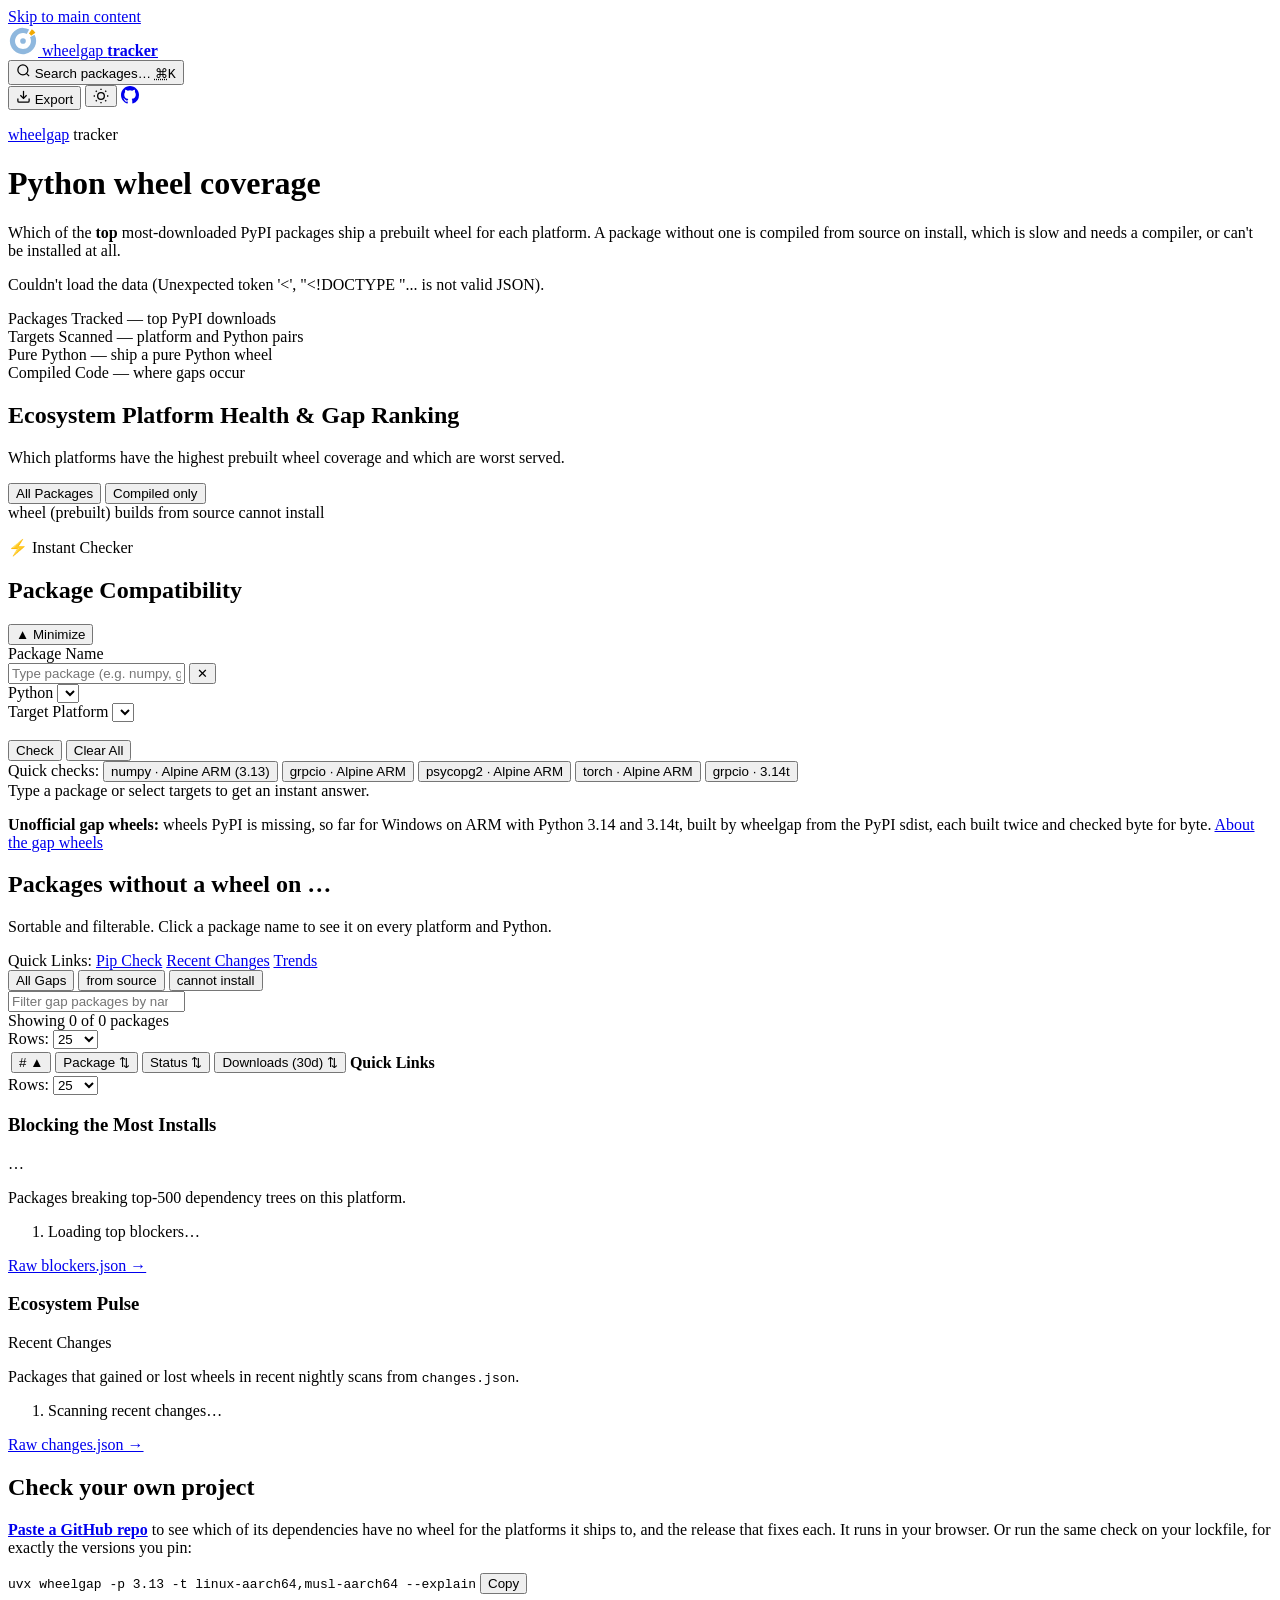
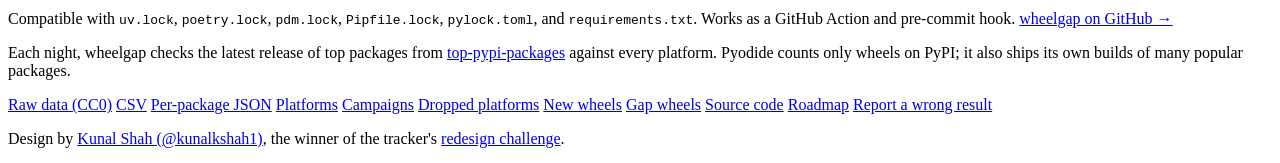
==== commit 4eaadc8e: "Merge remote-tracking branch 'origin/main' into pr-161" ====
--- a/site/index.html
+++ b/site/index.html
@@ -228,6 +228,12 @@
           </div>
         </div>
 
+        <aside class="card" aria-label="Unofficial gap wheels">
+          <p class="sub"><strong>Unofficial gap wheels:</strong> wheels PyPI is missing, so far for Windows on ARM with
+            Python 3.14 and 3.14t, built by wheelgap from the PyPI sdist, each built twice and checked byte for byte.
+            <a href="https://wheelgap.github.io/wheels/">About the gap wheels</a></p>
+        </aside>
+
         <!-- Standalone Matrix Card View (Expandable if requested) -->
         <div id="lookup" aria-live="polite"></div>
       </section>
@@ -256,9 +262,9 @@
             <!-- Table Filter Toolbar -->
             <div class="filter-toolbar">
               <div class="status-filter-pills" role="radiogroup" aria-label="Filter by gap status">
-                <button type="button" class="pill-filter active" data-filter="all" aria-checked="true" id="filter-pill-all">All Gaps</button>
-                <button type="button" class="pill-filter pill-source" data-filter="source" aria-checked="false" id="filter-pill-source">from source</button>
-                <button type="button" class="pill-filter pill-missing" data-filter="missing" aria-checked="false" id="filter-pill-missing">cannot install</button>
+                <button type="button" class="pill-filter active" data-filter="all" role="radio" aria-checked="true" tabindex="0" id="filter-pill-all">All Gaps</button>
+                <button type="button" class="pill-filter pill-source" data-filter="source" role="radio" aria-checked="false" tabindex="-1" id="filter-pill-source">from source</button>
+                <button type="button" class="pill-filter pill-missing" data-filter="missing" role="radio" aria-checked="false" tabindex="-1" id="filter-pill-missing">cannot install</button>
               </div>
               <div class="table-search-box">
                 <input type="search" id="gaps-search" placeholder="Filter gap packages by name…" aria-label="Filter gap packages by name" autocomplete="off" spellcheck="false">
@@ -286,10 +292,10 @@
             <table class="packages-table" id="packages-table">
               <thead>
                 <tr>
-                  <th scope="col" class="th-rank sortable" data-sort="rank" aria-sort="ascending"># <span class="sort-icon">▲</span></th>
-                  <th scope="col" class="th-name sortable" data-sort="name">Package <span class="sort-icon">⇅</span></th>
-                  <th scope="col" class="th-status sortable" data-sort="status">Status <span class="sort-icon">⇅</span></th>
-                  <th scope="col" class="th-dl sortable" data-sort="downloads" style="text-align:right">Downloads (30d) <span class="sort-icon">⇅</span></th>
+                  <th scope="col" class="th-rank sortable" data-sort="rank" aria-sort="ascending"><button type="button"># <span class="sort-icon" aria-hidden="true">▲</span></button></th>
+                  <th scope="col" class="th-name sortable" data-sort="name"><button type="button">Package <span class="sort-icon" aria-hidden="true">⇅</span></button></th>
+                  <th scope="col" class="th-status sortable" data-sort="status"><button type="button">Status <span class="sort-icon" aria-hidden="true">⇅</span></button></th>
+                  <th scope="col" class="th-dl sortable" data-sort="downloads" style="text-align:right"><button type="button">Downloads (30d) <span class="sort-icon" aria-hidden="true">⇅</span></button></th>
                   <th scope="col" class="th-actions" style="text-align:right">Quick Links</th>
                 </tr>
               </thead>
@@ -318,8 +324,25 @@
           <button class="more visually-hidden" id="more" hidden>Show more</button>
         </section>
 
-        <!-- Sidebar Column: Ecosystem Pulse -->
+        <!-- Sidebar Column: Ecosystem Pulse & Top Blockers -->
         <aside class="sidebar-col">
+          <!-- Top Install Blockers (#93) -->
+          <section class="panel-card blockers-card" id="blockers-card" aria-labelledby="blockers-title">
+            <div class="section-head">
+              <div class="title-with-desc">
+                <h3 id="blockers-title" class="sub-heading">Blocking the Most Installs</h3>
+                <span class="time-badge" id="blockers-target-badge">…</span>
+              </div>
+            </div>
+            <p class="pulse-note" id="blockers-note">Packages breaking top-500 dependency trees on this platform.</p>
+            <ol class="pulse-feed blockers-feed" id="blockers-feed">
+              <li class="feed-placeholder">Loading top blockers…</li>
+            </ol>
+            <div class="pulse-footer">
+              <a href="data/blockers.json" class="pulse-link" target="_blank" rel="noopener">Raw blockers.json →</a>
+            </div>
+          </section>
+
           <!-- Ecosystem Pulse (Recent Changes Feed) -->
           <section class="panel-card pulse-card" aria-labelledby="pulse-title">
             <div class="section-head">
@@ -371,8 +394,11 @@
           <a href="data/coverage.json">Raw data (CC0)</a>
           <a href="data/coverage.csv">CSV</a>
           <a href="https://github.com/wheelgap/tracker#api-for-scripts-and-agents">Per-package JSON</a>
+          <a href="platforms/">Platforms</a>
           <a href="campaigns/">Campaigns</a>
           <a href="drops/">Dropped platforms</a>
+          <a href="new/">New wheels</a>
+          <a href="https://wheelgap.github.io/wheels/">Gap wheels</a>
           <a href="https://github.com/wheelgap/tracker">Source code</a>
           <a href="https://github.com/wheelgap/wheelgap/discussions/43">Roadmap</a>
           <a href="https://github.com/wheelgap/wheelgap/issues/new?template=bug_report.yml">Report a wrong result</a>
@@ -442,11 +468,18 @@
               <span>Clean JSON formatted for automation or scripting</span>
             </div>
           </button>
-          <a class="export-tile" href="data/coverage.csv" download>
+          <a class="export-tile" id="export-full-csv" href="data/coverage.csv" download>
             <span class="tile-icon">🌐</span>
             <div class="tile-content">
               <strong>Download Full Coverage CSV</strong>
               <span>Every package across every target (full dataset)</span>
+            </div>
+          </a>
+          <a class="export-tile" href="data/history.csv" download>
+            <span class="tile-icon" aria-hidden="true">📈</span>
+            <div class="tile-content">
+              <strong>Download Coverage History CSV</strong>
+              <span>One row per night and target</span>
             </div>
           </a>
         </div>
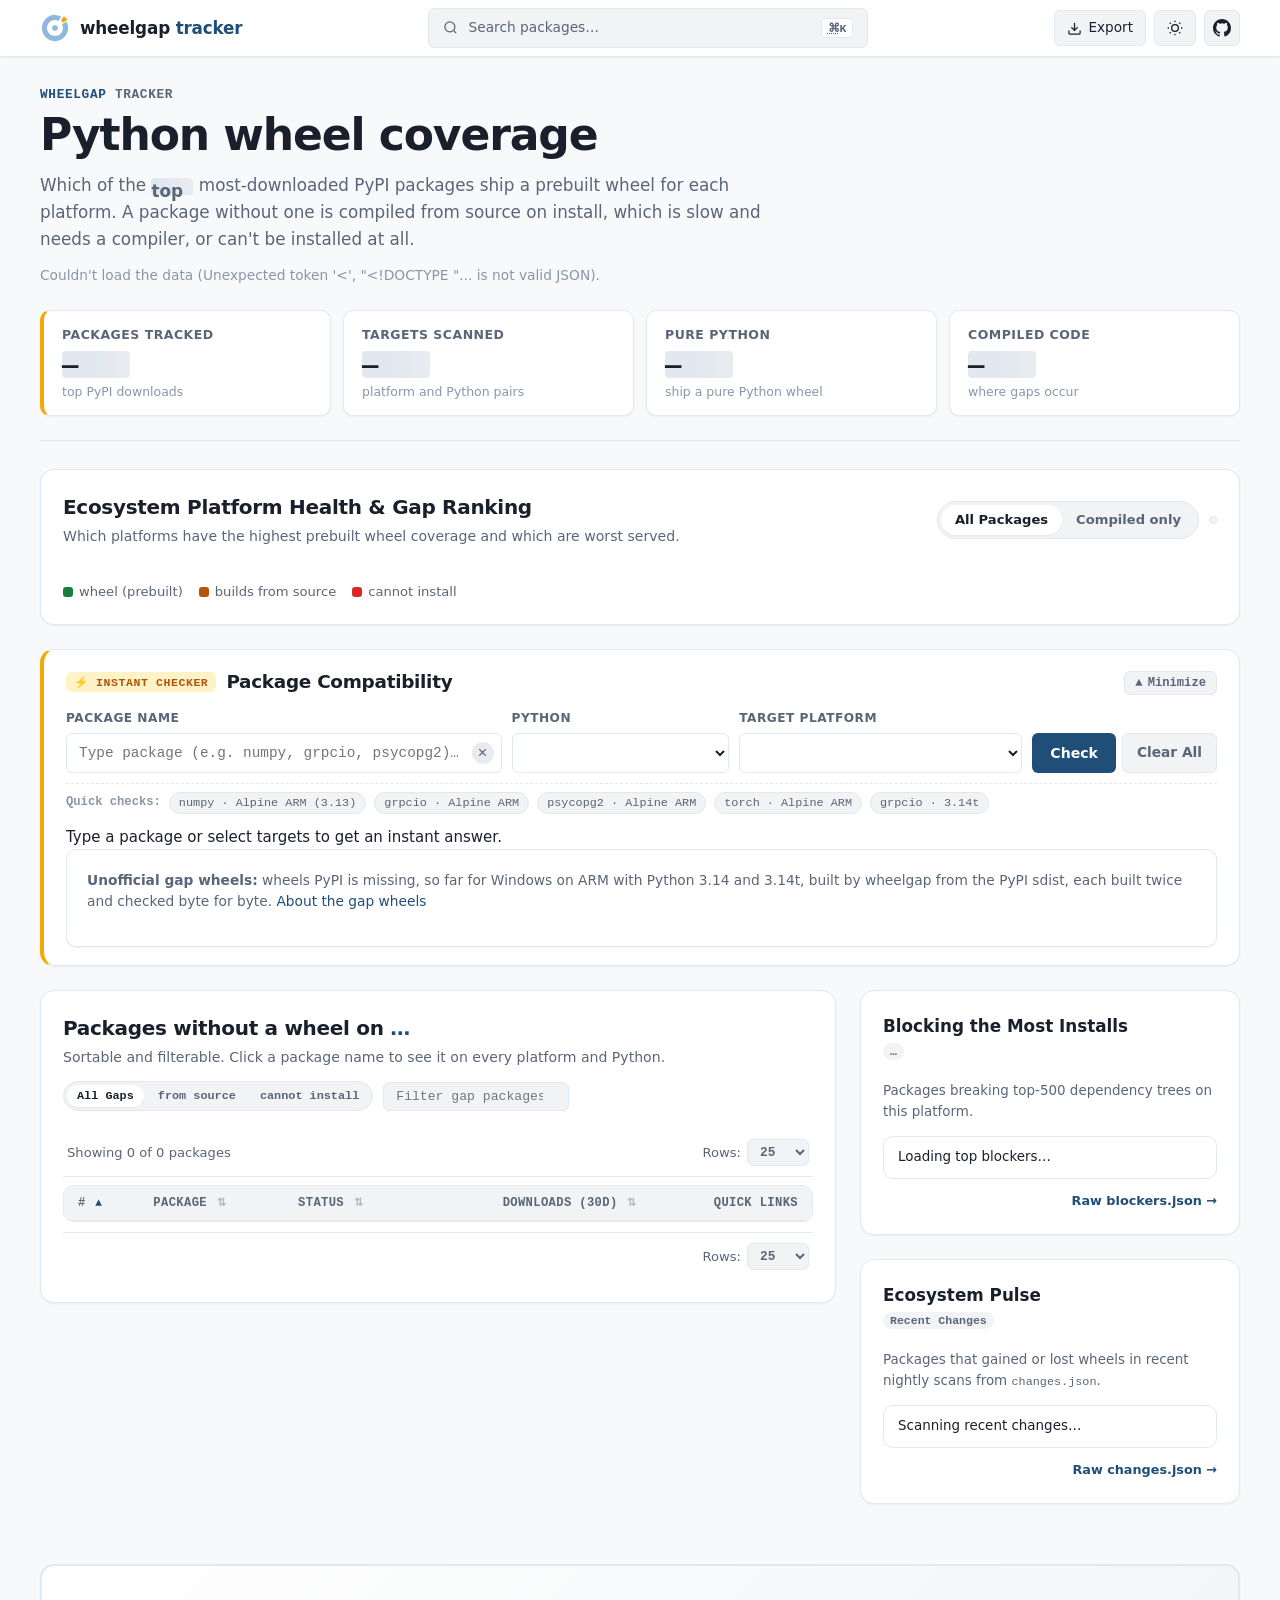
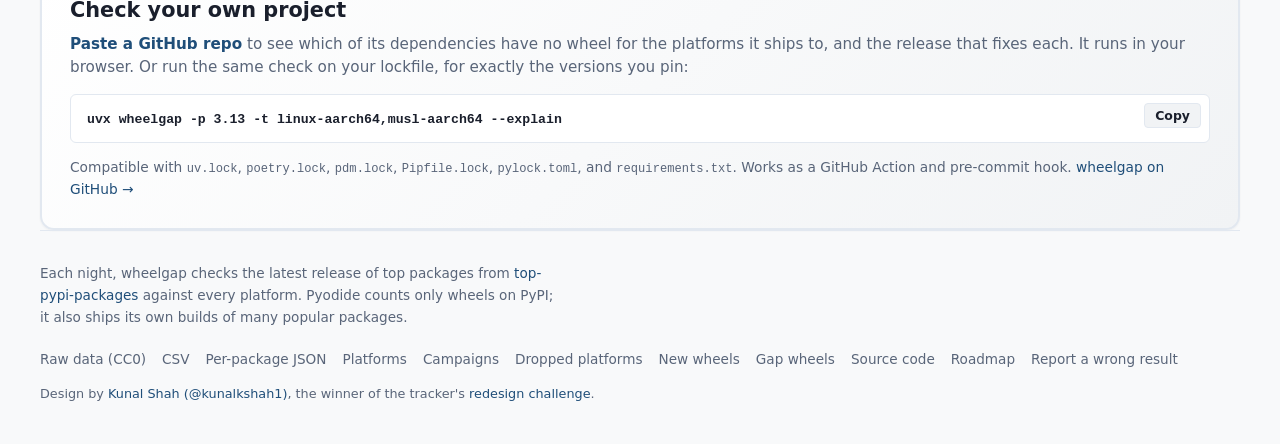
==== commit af8e6253: "Make the Python selector a radio group that keeps focus The home page's Python buttons were a plain " ====
--- a/site/index.html
+++ b/site/index.html
@@ -129,7 +129,7 @@
             </div>
 
             <!-- Python Version Tabs -->
-            <div class="tabs" role="tablist" aria-label="Python version selector" id="python-tabs">
+            <div class="tabs" role="radiogroup" aria-label="Python version" id="python-tabs">
               <!-- Dynamically populated -->
             </div>
           </div>
--- a/site/home.css
+++ b/site/home.css
@@ -0,0 +1,2283 @@
+/* ==========================================================================
+   Wheelgap Tracker — "Precision" Enterprise Design System
+   Zero external dependencies · Strict CSP compliant · WCAG AA accessible
+   ========================================================================== */
+
+/* `hidden` always hides, whatever display a class gives the element. */
+[hidden] { display: none !important; }
+
+:root {
+  --navy: #1f4e79;
+  --navy-dark: #143654;
+  --navy-light: #2b689e;
+  --amber: #f2a900;
+  --amber-dark: #b45309;
+  --amber-light: #fef3c7;
+
+  --bg: #f8f9fa;
+  --surface: #ffffff;
+  --surface-alt: #f1f3f5;
+  --surface-hover: #e9ecef;
+  --text: #1a1f2c;
+  --text-muted: #596579;
+  --text-faint: #8a96a8;
+  --line: #e2e8f0;
+  --line-strong: #cbd5e1;
+  --accent: #1f4e79;
+
+  /* WCAG AA validated status colors (>= 4.5:1 text contrast) */
+  --wheel: #15803d;
+  --wheel-bg: #dcfce7;
+  --bundled: #0e7490;
+  --bundled-bg: #cffafe;
+  --source: #b45309;
+  --source-bg: #fef3c7;
+  --missing: #dc2626;
+  --missing-bg: #fee2e2;
+  --unknown: #64748b;
+  --unknown-bg: #f1f5f9;
+
+  --bar-bg: #e2e8f0;
+  --radius-sm: 6px;
+  --radius: 10px;
+  --radius-lg: 14px;
+  --radius-full: 9999px;
+
+  --mono: ui-monospace, "SF Mono", SFMono-Regular, Menlo, Consolas, "Liberation Mono", monospace;
+  --sans: system-ui, -apple-system, "Segoe UI", Roboto, Helvetica, Arial, sans-serif;
+  
+  --shadow-sm: 0 1px 2px rgba(0, 0, 0, 0.05);
+  --shadow: 0 1px 3px rgba(0, 0, 0, 0.08), 0 1px 2px rgba(0, 0, 0, 0.04);
+  --shadow-md: 0 4px 6px -1px rgba(0, 0, 0, 0.08), 0 2px 4px -1px rgba(0, 0, 0, 0.04);
+  --shadow-lg: 0 10px 15px -3px rgba(0, 0, 0, 0.1), 0 4px 6px -2px rgba(0, 0, 0, 0.05);
+}
+
+[data-theme="dark"],
+@media (prefers-color-scheme: dark) {
+  :root:not([data-theme="light"]) {
+    --bg: #0d1117;
+    --surface: #161b22;
+    --surface-alt: #1c2128;
+    --surface-hover: #262c36;
+    --text: #f0f6fc;
+    --text-muted: #8b949e;
+    --text-faint: #6e7681;
+    --line: #30363d;
+    --line-strong: #444c56;
+    --accent: #58a6ff;
+    --navy: #58a6ff;
+    --navy-dark: #388bfd;
+    --amber: #f59e0b;
+    --amber-dark: #d97706;
+
+    --wheel: #22c55e;
+    --wheel-bg: rgba(34, 197, 94, 0.15);
+    --bundled: #22d3ee;
+    --bundled-bg: rgba(34, 211, 238, 0.15);
+    --source: #f59e0b;
+    --source-bg: rgba(245, 158, 11, 0.15);
+    --missing: #f87171;
+    --missing-bg: rgba(248, 113, 113, 0.15);
+    --unknown: #94a3b8;
+    --unknown-bg: rgba(148, 163, 184, 0.15);
+
+    --bar-bg: #21262d;
+    --shadow-sm: 0 1px 2px rgba(0, 0, 0, 0.4);
+    --shadow: 0 1px 3px rgba(0, 0, 0, 0.5);
+    --shadow-md: 0 4px 8px rgba(0, 0, 0, 0.6);
+    --shadow-lg: 0 10px 25px rgba(0, 0, 0, 0.7);
+  }
+}
+
+[data-theme="dark"] {
+  --bg: #0d1117;
+  --surface: #161b22;
+  --surface-alt: #1c2128;
+  --surface-hover: #262c36;
+  --text: #f0f6fc;
+  --text-muted: #8b949e;
+  --text-faint: #6e7681;
+  --line: #30363d;
+  --line-strong: #444c56;
+  --accent: #58a6ff;
+  --navy: #58a6ff;
+  --navy-dark: #388bfd;
+  --amber: #f59e0b;
+  --amber-dark: #d97706;
+
+  --wheel: #22c55e;
+  --wheel-bg: rgba(34, 197, 94, 0.15);
+  --bundled: #22d3ee;
+  --bundled-bg: rgba(34, 211, 238, 0.15);
+  --source: #f59e0b;
+  --source-bg: rgba(245, 158, 11, 0.15);
+  --missing: #f87171;
+  --missing-bg: rgba(248, 113, 113, 0.15);
+  --unknown: #94a3b8;
+  --unknown-bg: rgba(148, 163, 184, 0.15);
+
+  --bar-bg: #21262d;
+  --shadow-sm: 0 1px 2px rgba(0, 0, 0, 0.4);
+  --shadow: 0 1px 3px rgba(0, 0, 0, 0.5);
+  --shadow-md: 0 4px 8px rgba(0, 0, 0, 0.6);
+  --shadow-lg: 0 10px 25px rgba(0, 0, 0, 0.7);
+}
+
+/* ==========================================================================
+   Base & Reset
+   ========================================================================== */
+
+*, *::before, *::after {
+  box-sizing: border-box;
+  margin: 0;
+}
+
+html {
+  scroll-behavior: smooth;
+  -webkit-text-size-adjust: 100%;
+}
+
+body {
+  background: var(--bg);
+  color: var(--text);
+  font: 15px/1.55 var(--sans);
+  min-height: 100vh;
+  display: flex;
+  flex-direction: column;
+  transition: background-color 0.2s ease, color 0.2s ease;
+}
+
+a {
+  color: var(--navy);
+  text-decoration: none;
+}
+a:hover {
+  text-decoration: underline;
+}
+
+code, pre {
+  font-family: var(--mono);
+  font-size: 0.88em;
+}
+
+button, input, select {
+  font: inherit;
+  color: inherit;
+}
+
+.visually-hidden {
+  position: absolute;
+  width: 1px;
+  height: 1px;
+  padding: 0;
+  margin: -1px;
+  overflow: hidden;
+  clip: rect(0, 0, 0, 0);
+  white-space: nowrap;
+  border: 0;
+}
+
+.skip-link {
+  position: fixed;
+  top: 8px;
+  left: 8px;
+  z-index: 999;
+  background: var(--navy);
+  color: #ffffff;
+  padding: 8px 16px;
+  border-radius: var(--radius-sm);
+  font-weight: 600;
+  transform: translateY(-150%);
+  transition: transform 0.15s ease;
+}
+.skip-link:focus {
+  transform: translateY(0);
+  outline: 2px solid var(--amber);
+}
+
+.wrap {
+  width: 100%;
+  max-width: 1240px;
+  margin: 0 auto;
+  padding: 0 20px;
+}
+
+/* Loading Skeleton */
+.skeleton-text {
+  display: inline-block;
+  min-width: 2.5em;
+  height: 1em;
+  background: linear-gradient(90deg, var(--line) 25%, var(--surface-hover) 50%, var(--line) 75%);
+  background-size: 200% 100%;
+  animation: shimmer 1.5s infinite;
+  border-radius: 4px;
+  vertical-align: middle;
+}
+@keyframes shimmer {
+  0% { background-position: 200% 0; }
+  100% { background-position: -200% 0; }
+}
+
+/* ==========================================================================
+   Top Navigation Bar
+   ========================================================================== */
+
+.topbar {
+  position: sticky;
+  top: 0;
+  z-index: 40;
+  background: var(--surface);
+  border-bottom: 1px solid var(--line);
+  box-shadow: var(--shadow-sm);
+  transition: background-color 0.2s ease, border-color 0.2s ease;
+}
+
+.topbar-inner {
+  max-width: 1240px;
+  margin: 0 auto;
+  padding: 0 20px;
+  height: 56px;
+  display: flex;
+  align-items: center;
+  justify-content: space-between;
+  gap: 16px;
+}
+
+.brand {
+  display: flex;
+  align-items: center;
+}
+
+.logo-link {
+  display: inline-flex;
+  align-items: center;
+  gap: 10px;
+  color: var(--text);
+  font-weight: 700;
+  font-size: 1.05rem;
+  letter-spacing: -0.01em;
+}
+.logo-link:hover {
+  text-decoration: none;
+}
+.brand-icon {
+  flex-shrink: 0;
+}
+.brand-title strong {
+  font-weight: 600;
+  color: var(--navy);
+}
+
+.cmd-trigger {
+  flex: 1;
+  max-width: 440px;
+  display: inline-flex;
+  align-items: center;
+  gap: 10px;
+  padding: 8px 14px;
+  background: var(--surface-alt);
+  border: 1px solid var(--line);
+  border-radius: var(--radius-sm);
+  color: var(--text-muted);
+  font-size: 0.86rem;
+  cursor: pointer;
+  transition: all 0.15s ease;
+}
+.cmd-trigger:hover {
+  background: var(--surface-hover);
+  border-color: var(--line-strong);
+  color: var(--text);
+}
+.cmd-trigger:focus-visible {
+  outline: 2px solid var(--amber);
+  outline-offset: 1px;
+}
+.cmd-trigger-text {
+  flex: 1;
+  text-align: left;
+}
+.shortcut-kbd {
+  font: 600 0.72rem var(--mono);
+  padding: 2px 6px;
+  background: var(--surface);
+  border: 1px solid var(--line);
+  border-radius: 4px;
+  color: var(--text-muted);
+}
+
+.topbar-actions {
+  display: flex;
+  align-items: center;
+  gap: 8px;
+}
+
+.action-btn {
+  display: inline-flex;
+  align-items: center;
+  gap: 6px;
+  height: 36px;
+  padding: 0 12px;
+  background: var(--surface-alt);
+  border: 1px solid var(--line);
+  border-radius: var(--radius-sm);
+  color: var(--text);
+  font-size: 0.85rem;
+  font-weight: 500;
+  cursor: pointer;
+  transition: all 0.15s ease;
+}
+.action-btn:hover {
+  background: var(--surface-hover);
+  border-color: var(--line-strong);
+  text-decoration: none;
+}
+.action-btn:focus-visible {
+  outline: 2px solid var(--amber);
+}
+.action-btn.icon-only {
+  padding: 0;
+  width: 36px;
+  justify-content: center;
+}
+
+/* ==========================================================================
+   Hero Section & KPIs
+   ========================================================================== */
+
+.hero {
+  padding: 32px 0 24px;
+  border-bottom: 1px solid var(--line);
+  margin-bottom: 28px;
+}
+
+.eyebrow {
+  margin: 0;
+  font: 600 0.8rem/1 var(--mono);
+  letter-spacing: 0.05em;
+  text-transform: uppercase;
+  color: var(--text-muted);
+}
+
+.hero-title {
+  font-size: clamp(2rem, 4vw, 2.75rem);
+  font-weight: 800;
+  line-height: 1.15;
+  letter-spacing: -0.025em;
+  margin: 8px 0 12px;
+}
+
+.lede {
+  max-width: 68ch;
+  font-size: 1.05rem;
+  color: var(--text-muted);
+  line-height: 1.6;
+}
+
+.meta {
+  margin-top: 12px;
+  color: var(--text-faint);
+  font-size: 0.86rem;
+}
+
+.agreement-banner {
+  margin-top: 8px;
+  padding: 8px 12px;
+  background: var(--surface-alt);
+  border-left: 3px solid var(--wheel);
+  border-radius: 0 var(--radius-sm) var(--radius-sm) 0;
+  font-size: 0.84rem;
+  color: var(--text);
+}
+.agreement-banner a {
+  font-weight: 600;
+  margin-left: 4px;
+}
+
+.kpi-grid {
+  display: grid;
+  grid-template-columns: repeat(auto-fit, minmax(210px, 1fr));
+  gap: 12px;
+  margin-top: 24px;
+}
+
+.kpi-card {
+  background: var(--surface);
+  border: 1px solid var(--line);
+  border-radius: var(--radius);
+  padding: 14px 18px;
+  box-shadow: var(--shadow-sm);
+  display: flex;
+  flex-direction: column;
+}
+.kpi-card.highlight {
+  border-left: 4px solid var(--amber);
+}
+.kpi-label {
+  font-size: 0.78rem;
+  font-weight: 600;
+  text-transform: uppercase;
+  letter-spacing: 0.04em;
+  color: var(--text-muted);
+}
+.kpi-val {
+  font: 700 1.7rem var(--mono);
+  letter-spacing: -0.02em;
+  font-variant-numeric: tabular-nums;
+  margin: 4px 0 2px;
+  color: var(--text);
+}
+.kpi-sub {
+  font-size: 0.78rem;
+  color: var(--text-faint);
+}
+
+/* ==========================================================================
+   Panel Cards & Master Coverage Matrix
+   ========================================================================== */
+
+.panel-card {
+  background: var(--surface);
+  border: 1px solid var(--line);
+  border-radius: var(--radius-lg);
+  padding: 22px;
+  box-shadow: var(--shadow-sm);
+  margin-bottom: 24px;
+}
+
+.section-head {
+  display: flex;
+  flex-wrap: wrap;
+  align-items: center;
+  justify-content: space-between;
+  gap: 12px;
+  margin-bottom: 18px;
+}
+
+.title-with-desc h2 {
+  font-size: 1.25rem;
+  font-weight: 700;
+  letter-spacing: -0.015em;
+}
+.section-sub {
+  font-size: 0.88rem;
+  color: var(--text-muted);
+  margin-top: 3px;
+}
+
+.matrix-controls-row {
+  display: flex;
+  flex-wrap: wrap;
+  align-items: center;
+  gap: 10px;
+}
+
+.view-toggles {
+  display: inline-flex;
+  padding: 3px;
+  background: var(--surface-alt);
+  border: 1px solid var(--line);
+  border-radius: var(--radius-full);
+}
+.toggle-btn {
+  border: none;
+  background: none;
+  font-size: 0.82rem;
+  font-weight: 600;
+  padding: 5px 14px;
+  border-radius: var(--radius-full);
+  color: var(--text-muted);
+  cursor: pointer;
+  transition: all 0.15s ease;
+}
+.toggle-btn.active {
+  background: var(--surface);
+  color: var(--text);
+  box-shadow: var(--shadow-sm);
+}
+
+.tabs {
+  display: inline-flex;
+  flex-wrap: wrap;
+  gap: 4px;
+  border: 1px solid var(--line);
+  border-radius: var(--radius-full);
+  padding: 3px;
+  background: var(--surface-alt);
+}
+.tabs button {
+  border: none;
+  background: none;
+  color: var(--text-muted);
+  font: 600 0.84rem var(--mono);
+  padding: 6px 14px;
+  border-radius: var(--radius-full);
+  cursor: pointer;
+  transition: all 0.15s ease;
+}
+.tabs button:hover {
+  color: var(--text);
+}
+.tabs button[aria-checked="true"] {
+  background: var(--navy);
+  color: #ffffff;
+  box-shadow: var(--shadow-sm);
+}
+
+/* ==========================================================================
+   Ecosystem Health Hub & Worst-Served Leaderboard Styles (Overview First)
+   ========================================================================== */
+
+.health-hub-panel {
+  background: var(--surface);
+  border: 1px solid var(--line);
+}
+
+.platform-leaderboard {
+  display: grid;
+  grid-template-columns: repeat(auto-fit, minmax(280px, 1fr));
+  gap: 14px;
+  margin: 16px 0;
+}
+
+@media (max-width: 640px) {
+  .platform-leaderboard {
+    grid-template-columns: 1fr;
+    gap: 10px;
+    margin: 12px 0;
+  }
+}
+
+.leaderboard-card {
+  background: var(--surface);
+  border: 1px solid var(--line);
+  border-radius: var(--radius);
+  padding: 14px 16px;
+  box-shadow: var(--shadow-sm);
+  cursor: pointer;
+  display: flex;
+  flex-direction: column;
+  gap: 8px;
+  transition: all 0.15s ease;
+  outline: none;
+  position: relative;
+  width: 100%;
+}
+.leaderboard-card:hover {
+  border-color: var(--line-strong);
+  box-shadow: var(--shadow-md);
+  transform: translateY(-1px);
+}
+.leaderboard-card:focus-visible {
+  outline: 2px solid var(--amber);
+  outline-offset: 1px;
+}
+.leaderboard-card.active-platform-card {
+  border: 2px solid var(--amber);
+  background: var(--surface-alt);
+  box-shadow: var(--shadow-md);
+}
+
+.card-top-row {
+  display: flex;
+  align-items: center;
+  justify-content: space-between;
+  gap: 6px;
+}
+.board-rank-pill {
+  font: 700 0.72rem var(--mono);
+  padding: 2px 8px;
+  border-radius: var(--radius-full);
+}
+.sev-critical .board-rank-pill {
+  background: var(--missing-bg);
+  color: var(--missing);
+}
+.sev-warning .board-rank-pill {
+  background: var(--source-bg);
+  color: var(--source);
+}
+.sev-good .board-rank-pill {
+  background: var(--wheel-bg);
+  color: var(--wheel);
+}
+.active-indicator-pill {
+  font: 600 0.7rem var(--mono);
+  background: var(--amber);
+  color: #ffffff;
+  padding: 2px 7px;
+  border-radius: var(--radius-full);
+}
+
+.board-platform-meta {
+  display: flex;
+  flex-direction: column;
+  gap: 2px;
+}
+.board-pname {
+  font-size: 1.05rem;
+  font-weight: 700;
+  letter-spacing: -0.01em;
+  color: var(--text);
+}
+.board-pdesc {
+  font: 400 0.75rem var(--mono);
+  color: var(--text-muted);
+}
+
+.board-stat-row {
+  display: flex;
+  align-items: baseline;
+  justify-content: space-between;
+  margin: 2px 0;
+}
+.board-pct-block {
+  display: flex;
+  align-items: baseline;
+  gap: 6px;
+}
+.board-pct {
+  font: 800 1.55rem var(--mono);
+  letter-spacing: -0.03em;
+  font-variant-numeric: tabular-nums;
+  color: var(--text);
+}
+.board-pct-sub {
+  font-size: 0.76rem;
+  color: var(--text-muted);
+}
+.board-gaps-block {
+  text-align: right;
+}
+.board-gaps {
+  font: 700 1.15rem var(--mono);
+  color: var(--missing);
+  font-variant-numeric: tabular-nums;
+}
+.board-gaps-sub {
+  display: block;
+  font-size: 0.72rem;
+  color: var(--text-faint);
+}
+
+.board-bar {
+  height: 10px;
+  margin: 2px 0;
+}
+
+.board-footer-row {
+  display: flex;
+  align-items: center;
+  justify-content: space-between;
+  gap: 10px;
+  padding-top: 6px;
+  border-top: 1px solid var(--line);
+}
+.board-spark-wrap {
+  width: 120px;
+  height: 26px;
+}
+.board-delta {
+  font: 600 0.74rem var(--mono);
+}
+.delta-up { color: var(--wheel); }
+.delta-down { color: var(--missing); }
+
+/* ==========================================================================
+   Streamlined Instant Answer Omni-Checker (Collapsible & High Density)
+   ========================================================================== */
+
+.omni-panel {
+  border-left: 4px solid var(--amber);
+  background: var(--surface);
+  position: relative;
+  padding: 18px 22px;
+  transition: padding 0.18s ease;
+}
+.omni-panel.is-minimized {
+  padding: 9px 18px;
+}
+
+.omni-header {
+  display: flex;
+  align-items: center;
+  justify-content: space-between;
+  gap: 12px;
+  margin-bottom: 12px;
+  transition: margin 0.18s ease;
+}
+.omni-panel.is-minimized .omni-header {
+  margin-bottom: 0;
+}
+.omni-title-wrap {
+  display: flex;
+  align-items: center;
+  gap: 10px;
+  flex-shrink: 0;
+}
+.omni-badge {
+  font: 700 0.72rem var(--mono);
+  text-transform: uppercase;
+  letter-spacing: 0.05em;
+  background: var(--amber-light);
+  color: var(--amber-dark);
+  padding: 3px 8px;
+  border-radius: var(--radius-sm);
+}
+[data-theme="dark"] .omni-badge {
+  background: rgba(245, 158, 11, 0.2);
+  color: #fbbf24;
+}
+.omni-title {
+  font-size: 1.15rem;
+  font-weight: 700;
+  letter-spacing: -0.015em;
+}
+
+/* Minimized One-Liner Summary Bar inside Header */
+.omni-minimized-summary {
+  display: flex;
+  align-items: center;
+  gap: 10px;
+  flex: 1;
+  min-width: 0;
+  overflow: hidden;
+}
+.omni-minimized-summary[hidden] {
+  display: none !important;
+}
+.mini-summary-pill {
+  font: 700 0.74rem var(--mono);
+  padding: 3px 8px;
+  border-radius: 99px;
+  white-space: nowrap;
+  flex-shrink: 0;
+}
+.mini-summary-text {
+  font-size: 0.86rem;
+  color: var(--text);
+  white-space: nowrap;
+  overflow: hidden;
+  text-overflow: ellipsis;
+  min-width: 0;
+}
+.mini-summary-actions {
+  display: inline-flex;
+  align-items: center;
+  gap: 6px;
+  flex-shrink: 0;
+  margin-left: auto;
+}
+.mini-btn {
+  padding: 3px 9px !important;
+  font-size: 0.75rem !important;
+  height: 26px !important;
+  line-height: 1 !important;
+}
+@media (max-width: 768px) {
+  .omni-header {
+    flex-wrap: wrap;
+  }
+  .omni-minimized-summary {
+    order: 3;
+    width: 100%;
+    margin-top: 6px;
+    flex-wrap: wrap;
+  }
+}
+
+.omni-toggle-btn {
+  all: unset;
+  box-sizing: border-box;
+  font: 600 0.76rem var(--mono);
+  padding: 4px 10px;
+  background: var(--surface-alt);
+  border: 1px solid var(--line);
+  border-radius: var(--radius-sm);
+  color: var(--text-muted);
+  cursor: pointer;
+  display: inline-flex;
+  align-items: center;
+  gap: 5px;
+  transition: all 0.12s ease;
+}
+.omni-toggle-btn:hover {
+  background: var(--surface-hover);
+  color: var(--text);
+  border-color: var(--line-strong);
+}
+
+.omni-collapsible-body {
+  transition: opacity 0.2s ease;
+}
+.omni-collapsible-body[hidden] {
+  display: none;
+}
+
+.omni-form {
+  display: grid;
+  grid-template-columns: 2fr 1fr 1.3fr auto;
+  gap: 10px;
+  align-items: flex-end;
+}
+@media (max-width: 860px) {
+  .omni-form {
+    grid-template-columns: 1fr 1fr;
+  }
+  .omni-pkg-field,
+  .omni-action-field {
+    grid-column: span 2;
+  }
+}
+@media (max-width: 520px) {
+  .omni-form {
+    grid-template-columns: 1fr;
+  }
+  .omni-pkg-field,
+  .omni-py-field,
+  .omni-pl-field,
+  .omni-action-field {
+    grid-column: span 1;
+  }
+}
+
+.omni-field {
+  display: flex;
+  flex-direction: column;
+  gap: 5px;
+}
+.omni-label {
+  font-size: 0.76rem;
+  font-weight: 600;
+  text-transform: uppercase;
+  letter-spacing: 0.04em;
+  color: var(--text-muted);
+}
+
+/* Autocomplete input wrapper & clear button */
+.autocomplete-wrapper {
+  position: relative;
+  display: flex;
+  align-items: center;
+  width: 100%;
+}
+.autocomplete-wrapper input {
+  width: 100%;
+  height: 40px;
+  padding: 0 34px 0 12px;
+  border: 1px solid var(--line);
+  border-radius: var(--radius-sm);
+  background: var(--surface);
+  color: var(--text);
+  font: 500 0.9rem var(--mono);
+  transition: all 0.15s ease;
+}
+.autocomplete-wrapper input:focus {
+  outline: 2px solid var(--amber);
+  border-color: var(--amber);
+}
+
+.search-clear-btn {
+  all: unset;
+  box-sizing: border-box;
+  position: absolute;
+  right: 8px;
+  top: 50%;
+  transform: translateY(-50%);
+  width: 22px;
+  height: 22px;
+  border-radius: 99px;
+  background: var(--surface-hover);
+  color: var(--text-muted);
+  font-size: 0.78rem;
+  font-weight: 700;
+  display: flex;
+  align-items: center;
+  justify-content: center;
+  cursor: pointer;
+  transition: all 0.1s ease;
+}
+.search-clear-btn:hover {
+  background: var(--line-strong);
+  color: var(--text);
+}
+.search-clear-btn[hidden] {
+  display: none;
+}
+
+.omni-select {
+  height: 40px;
+  padding: 0 10px;
+  border: 1px solid var(--line);
+  border-radius: var(--radius-sm);
+  background: var(--surface);
+  color: var(--text);
+  font: 500 0.88rem var(--mono);
+  font-size: 16px; /* Prevents auto-zoom on mobile Safari */
+  cursor: pointer;
+  transition: all 0.15s ease;
+  width: 100%;
+}
+@media (min-width: 641px) {
+  .omni-select {
+    font-size: 0.86rem;
+  }
+}
+.omni-select:focus {
+  outline: 2px solid var(--amber);
+  border-color: var(--amber);
+}
+.omni-btn {
+  height: 40px;
+  padding: 0 16px;
+  font-size: 0.88rem;
+  font-weight: 600;
+  background: var(--navy);
+  color: #ffffff;
+  border: none;
+  border-radius: var(--radius-sm);
+  cursor: pointer;
+  white-space: nowrap;
+}
+.omni-btn:hover {
+  opacity: 0.92;
+}
+
+.omni-actions-group {
+  display: flex;
+  align-items: center;
+  gap: 6px;
+}
+
+.btn-secondary {
+  height: 40px;
+  padding: 0 14px;
+  font-size: 0.86rem;
+  font-weight: 600;
+  background: var(--surface-alt);
+  color: var(--text-muted);
+  border: 1px solid var(--line);
+  border-radius: var(--radius-sm);
+  cursor: pointer;
+  white-space: nowrap;
+  transition: all 0.12s ease;
+}
+.btn-secondary:hover {
+  background: var(--surface-hover);
+  color: var(--text);
+  border-color: var(--line-strong);
+}
+
+/* Fast Presets */
+.omni-presets {
+  display: flex;
+  flex-wrap: wrap;
+  align-items: center;
+  gap: 6px 8px;
+  margin-top: 10px;
+  padding-top: 8px;
+  border-top: 1px dashed var(--line);
+}
+.preset-label {
+  font-size: 0.76rem;
+  color: var(--text-faint);
+  font-weight: 600;
+  font-family: var(--mono);
+}
+.preset-chip {
+  all: unset;
+  box-sizing: border-box;
+  font: 500 0.74rem var(--mono);
+  background: var(--surface-alt);
+  border: 1px solid var(--line);
+  padding: 3px 9px;
+  border-radius: var(--radius-full);
+  color: var(--text-muted);
+  cursor: pointer;
+  transition: all 0.12s ease;
+}
+.preset-chip:hover {
+  background: var(--surface-hover);
+  color: var(--text);
+  border-color: var(--line-strong);
+}
+.preset-chip:focus-visible {
+  outline: 2px solid var(--amber);
+}
+
+/* Autocomplete Dropdown Menu (Touch & Mobile Friendly) */
+.autocomplete-menu {
+  position: absolute;
+  top: calc(100% + 4px);
+  left: 0;
+  right: 0;
+  background: var(--surface);
+  border: 1px solid var(--line);
+  border-radius: var(--radius);
+  box-shadow: var(--shadow-lg);
+  max-height: 240px;
+  overflow-y: auto;
+  z-index: 60;
+  padding: 4px;
+}
+.autocomplete-item {
+  display: flex;
+  align-items: center;
+  justify-content: space-between;
+  padding: 8px 12px;
+  min-height: 38px;
+  border-radius: var(--radius-sm);
+  cursor: pointer;
+  font-size: 0.86rem;
+}
+.autocomplete-item:hover,
+.autocomplete-item.selected,
+.autocomplete-item:focus {
+  background: var(--surface-alt);
+  outline: none;
+}
+.autocomplete-name {
+  font-weight: 600;
+  font-family: var(--mono);
+}
+
+/* ==========================================================================
+   High-Density One-Liner Verdict Bar (Maximum Information in Minimum Words)
+   ========================================================================== */
+
+.omni-answer-card {
+  margin-top: 12px;
+}
+
+.verdict-bar {
+  display: flex;
+  flex-wrap: wrap;
+  align-items: center;
+  justify-content: space-between;
+  gap: 10px 14px;
+  padding: 12px 16px;
+  border-radius: var(--radius);
+  border: 1.5px solid transparent;
+  box-shadow: var(--shadow-sm);
+  transition: all 0.15s ease;
+}
+
+.verdict-wheel {
+  background: var(--wheel-bg);
+  border-color: var(--wheel);
+}
+.verdict-bundled {
+  background: var(--bundled-bg);
+  border-color: var(--bundled);
+}
+.verdict-source {
+  background: var(--source-bg);
+  border-color: var(--source);
+}
+.verdict-missing {
+  background: var(--missing-bg);
+  border-color: var(--missing);
+}
+.verdict-unknown,
+.verdict-notfound,
+.verdict-na,
+.verdict-placeholder {
+  background: var(--surface-alt);
+  border-color: var(--line);
+}
+
+.verdict-pill-wrap {
+  display: flex;
+  align-items: center;
+}
+.verdict-status-pill {
+  font: 700 0.76rem var(--mono);
+  padding: 3px 9px;
+  border-radius: var(--radius-full);
+  color: #ffffff;
+  white-space: nowrap;
+}
+
+.verdict-text-block {
+  flex: 1;
+  min-width: 240px;
+  font-size: 0.88rem;
+  line-height: 1.4;
+  color: var(--text);
+}
+.verdict-pkg-title {
+  font-family: var(--mono);
+  font-weight: 700;
+  margin-right: 4px;
+}
+.verdict-pkg-title small {
+  font-weight: normal;
+  color: var(--text-faint);
+}
+.verdict-summary {
+  display: inline;
+}
+.verdict-meta-inline {
+  display: inline-block;
+  margin-left: 6px;
+  font: 600 0.72rem var(--mono);
+  color: var(--text-muted);
+  opacity: 0.85;
+}
+
+.verdict-bar-actions {
+  display: flex;
+  flex-wrap: wrap;
+  align-items: center;
+  gap: 6px;
+}
+
+.vbtn {
+  all: unset;
+  box-sizing: border-box;
+  display: inline-flex;
+  align-items: center;
+  gap: 4px;
+  padding: 5px 10px;
+  border-radius: var(--radius-sm);
+  font: 600 0.76rem var(--sans);
+  cursor: pointer;
+  background: var(--surface);
+  border: 1px solid var(--line);
+  color: var(--text);
+  box-shadow: var(--shadow-sm);
+  white-space: nowrap;
+  transition: all 0.12s ease;
+}
+.vbtn:hover {
+  background: var(--surface-hover);
+  border-color: var(--line-strong);
+  text-decoration: none;
+}
+.vbtn-filter {
+  background: var(--navy);
+  color: #ffffff;
+  border-color: var(--navy);
+}
+.vbtn-filter:hover {
+  opacity: 0.92;
+}
+
+.verdict-placeholder {
+  display: flex;
+  align-items: center;
+  gap: 10px;
+  color: var(--text-muted);
+  font-size: 0.84rem;
+}
+.placeholder-icon {
+  font-size: 1.2rem;
+}
+
+/* Progress bar */
+.bar {
+  display: flex;
+  height: 18px;
+  border-radius: var(--radius-full);
+  overflow: hidden;
+  background: var(--bar-bg);
+}
+.bar span {
+  display: block;
+  height: 100%;
+  transition: width 0.4s ease-out;
+}
+
+.b-wheel { background: var(--wheel); }
+.b-bundled { background: var(--bundled); }
+.b-source { background: var(--source); }
+.b-missing { background: var(--missing); }
+.b-unknown { background: var(--unknown); }
+
+/* Legend */
+.legend {
+  display: flex;
+  flex-wrap: wrap;
+  gap: 8px 16px;
+  margin-top: 14px;
+}
+.legend-tag {
+  display: inline-flex;
+  align-items: center;
+  gap: 6px;
+  font-size: 0.82rem;
+  color: var(--text-muted);
+}
+.sw {
+  display: inline-block;
+  width: 10px;
+  height: 10px;
+  border-radius: 3px;
+}
+.sw-wheel { background: var(--wheel); }
+.sw-bundled { background: var(--bundled); }
+.sw-source { background: var(--source); }
+.sw-missing { background: var(--missing); }
+
+/* ==========================================================================
+   Content Split Layout (Table & Sidebar)
+   ========================================================================== */
+
+.content-split-grid {
+  display: grid;
+  grid-template-columns: 1fr 380px;
+  gap: 24px;
+  align-items: start;
+}
+
+@media (max-width: 960px) {
+  .content-split-grid {
+    grid-template-columns: 1fr;
+  }
+}
+
+.highlight-target {
+  color: var(--navy);
+  font-weight: 700;
+}
+
+.filter-toolbar {
+  display: flex;
+  flex-wrap: wrap;
+  align-items: center;
+  gap: 10px;
+}
+
+.status-filter-pills {
+  display: inline-flex;
+  gap: 4px;
+  background: var(--surface-alt);
+  padding: 3px;
+  border-radius: var(--radius-full);
+  border: 1px solid var(--line);
+}
+.pill-filter {
+  border: none;
+  background: none;
+  font: 600 0.74rem var(--mono);
+  padding: 4px 10px;
+  border-radius: var(--radius-full);
+  color: var(--text-muted);
+  cursor: pointer;
+  transition: all 0.12s ease;
+}
+.pill-filter.active {
+  background: var(--surface);
+  color: var(--text);
+  box-shadow: var(--shadow-sm);
+}
+.pill-filter.pill-source.active {
+  background: var(--source);
+  color: #ffffff;
+}
+.pill-filter.pill-missing.active {
+  background: var(--missing);
+  color: #ffffff;
+}
+
+.table-search-box input {
+  padding: 6px 12px;
+  border: 1px solid var(--line);
+  border-radius: var(--radius-sm);
+  background: var(--surface-alt);
+  font: 0.82rem var(--mono);
+  color: var(--text);
+  min-width: 180px;
+}
+.table-search-box input:focus {
+  outline: 2px solid var(--amber);
+  background: var(--surface);
+}
+
+/* ==========================================================================
+   Enterprise Pagination Controls
+   ========================================================================== */
+
+.pagination-bar {
+  display: flex;
+  flex-wrap: wrap;
+  align-items: center;
+  justify-content: space-between;
+  gap: 12px;
+  padding: 10px 4px;
+}
+.top-pagination {
+  border-bottom: 1px solid var(--line);
+  margin-bottom: 8px;
+}
+.bottom-pagination {
+  border-top: 1px solid var(--line);
+  margin-top: 10px;
+}
+
+.pagination-info {
+  font-size: 0.82rem;
+  color: var(--text-muted);
+  font-variant-numeric: tabular-nums;
+}
+
+.pagination-controls {
+  display: inline-flex;
+  align-items: center;
+  gap: 4px;
+}
+
+.page-btn {
+  border: 1px solid var(--line);
+  background: var(--surface);
+  color: var(--text);
+  font: 600 0.78rem var(--mono);
+  padding: 5px 9px;
+  border-radius: var(--radius-sm);
+  cursor: pointer;
+  transition: all 0.12s ease;
+  min-width: 32px;
+  text-align: center;
+}
+.page-btn:hover:not(:disabled) {
+  background: var(--surface-hover);
+  border-color: var(--line-strong);
+}
+.page-btn.active {
+  background: var(--navy);
+  border-color: var(--navy);
+  color: #ffffff;
+}
+.page-btn:disabled {
+  opacity: 0.35;
+  cursor: not-allowed;
+}
+
+.page-ellipsis {
+  padding: 0 4px;
+  color: var(--text-faint);
+  font-size: 0.8rem;
+}
+
+.page-size-selector {
+  display: inline-flex;
+  align-items: center;
+  gap: 6px;
+  font-size: 0.82rem;
+  color: var(--text-muted);
+}
+.page-size-select {
+  padding: 4px 8px;
+  border: 1px solid var(--line);
+  border-radius: var(--radius-sm);
+  background: var(--surface-alt);
+  font: 600 0.8rem var(--mono);
+  cursor: pointer;
+}
+
+/* ==========================================================================
+   Packages Table
+   ========================================================================== */
+
+.table-wrapper {
+  overflow-x: auto;
+  border: 1px solid var(--line);
+  border-radius: var(--radius);
+  background: var(--surface);
+}
+
+.packages-table {
+  width: 100%;
+  border-collapse: collapse;
+  font-size: 0.86rem;
+}
+.packages-table th,
+.packages-table td {
+  padding: 10px 14px;
+  text-align: left;
+  border-bottom: 1px solid var(--line);
+}
+.packages-table thead th {
+  background: var(--surface-alt);
+  font: 600 0.76rem var(--mono);
+  color: var(--text-muted);
+  text-transform: uppercase;
+  letter-spacing: 0.03em;
+  user-select: none;
+  white-space: nowrap;
+}
+.packages-table thead th.sortable {
+  cursor: pointer;
+}
+.packages-table thead th.sortable:hover {
+  color: var(--text);
+}
+.packages-table thead th.sortable button {
+  width: 100%;
+  padding: 0;
+  border: 0;
+  background: transparent;
+  color: inherit;
+  font: inherit;
+  text-align: inherit;
+  text-transform: inherit;
+  letter-spacing: inherit;
+  cursor: pointer;
+}
+.packages-table thead th.sortable button:focus-visible,
+.pill-filter:focus-visible {
+  outline: 2px solid var(--navy);
+  outline-offset: 3px;
+}
+.sort-icon {
+  margin-left: 2px;
+  opacity: 0.4;
+  font-size: 0.7rem;
+}
+.packages-table thead th[aria-sort] .sort-icon {
+  opacity: 1;
+  color: var(--navy);
+}
+
+.packages-table tbody tr {
+  transition: background-color 0.1s ease;
+}
+.packages-table tbody tr:hover {
+  background: var(--surface-alt);
+}
+
+.pkg-name-link {
+  font: 600 0.92rem var(--mono);
+  color: var(--text);
+}
+.pkg-name-link:hover {
+  color: var(--navy);
+}
+.pkg-version {
+  font: 400 0.78rem var(--mono);
+  color: var(--text-faint);
+  margin-left: 4px;
+}
+.pkg-rank {
+  font: 0.82rem var(--mono);
+  color: var(--text-faint);
+  font-variant-numeric: tabular-nums;
+}
+.pkg-downloads {
+  font: 0.82rem var(--mono);
+  color: var(--text-muted);
+  font-variant-numeric: tabular-nums;
+}
+
+.table-ext-link {
+  font: 500 0.76rem var(--sans);
+  color: var(--text-muted);
+  padding: 3px 8px;
+  border: 1px solid var(--line);
+  border-radius: var(--radius-sm);
+  display: inline-block;
+  white-space: nowrap;
+}
+.table-ext-link:hover {
+  background: var(--surface-hover);
+  color: var(--text);
+  text-decoration: none;
+}
+
+/* Mobile Quick Toolbar (Merged into grid on mobile) */
+.mobile-quick-toolbar {
+  display: none;
+  align-items: center;
+  flex-wrap: wrap;
+  gap: 6px;
+  padding: 8px 12px;
+  background: var(--surface-alt);
+  border: 1px solid var(--line);
+  border-radius: var(--radius-sm);
+  margin-bottom: 10px;
+}
+@media (max-width: 860px) {
+  .mobile-quick-toolbar {
+    display: flex;
+  }
+}
+.mobile-quick-label {
+  font: 700 0.72rem var(--mono);
+  color: var(--text-muted);
+  text-transform: uppercase;
+}
+.mobile-quick-chip {
+  all: unset;
+  box-sizing: border-box;
+  font: 600 0.74rem var(--sans);
+  padding: 3px 9px;
+  background: var(--surface);
+  border: 1px solid var(--line);
+  border-radius: var(--radius-full);
+  color: var(--text);
+  cursor: pointer;
+  text-decoration: none;
+  transition: all 0.12s ease;
+}
+.mobile-quick-chip:hover {
+  background: var(--surface-hover);
+  color: var(--text);
+  border-color: var(--line-strong);
+}
+
+/* Inline Expandable Row for Mobile & Compact View */
+.row-expand-btn {
+  all: unset;
+  box-sizing: border-box;
+  display: inline-flex;
+  align-items: center;
+  justify-content: center;
+  width: 24px;
+  height: 24px;
+  border-radius: var(--radius-sm);
+  background: var(--surface-alt);
+  border: 1px solid var(--line);
+  color: var(--text-muted);
+  font-size: 0.72rem;
+  cursor: pointer;
+  margin-left: 4px;
+  transition: all 0.12s ease;
+}
+.row-expand-btn:hover {
+  background: var(--surface-hover);
+  color: var(--text);
+}
+.gap-inline-row td {
+  padding: 0 !important;
+  background: var(--surface-alt);
+  border-bottom: 2px solid var(--amber) !important;
+}
+.inline-compat-card {
+  padding: 12px 14px;
+  background: var(--surface-alt);
+  display: flex;
+  flex-direction: column;
+  gap: 8px;
+}
+.inline-compat-head {
+  font-size: 0.84rem;
+  color: var(--text);
+}
+.inline-targets-pills {
+  display: flex;
+  flex-wrap: wrap;
+  gap: 6px;
+}
+.inline-target-pill {
+  font: 600 0.72rem var(--mono);
+  padding: 3px 8px;
+  border-radius: var(--radius-sm);
+}
+.inline-actions-row {
+  display: flex;
+  flex-wrap: wrap;
+  align-items: center;
+  justify-content: space-between;
+  gap: 8px;
+  margin-top: 4px;
+  padding-top: 6px;
+  border-top: 1px dashed var(--line);
+}
+.inline-cli-cmd {
+  font: 500 0.76rem var(--mono);
+  background: var(--surface);
+  padding: 4px 8px;
+  border: 1px solid var(--line);
+  border-radius: var(--radius-sm);
+  overflow-x: auto;
+  max-width: 100%;
+}
+.inline-btns {
+  display: flex;
+  align-items: center;
+  gap: 6px;
+}
+
+/* Status Badges */
+.status {
+  display: inline-flex;
+  align-items: center;
+  gap: 5px;
+  font: 600 0.76rem var(--mono);
+  padding: 3px 9px;
+  border-radius: var(--radius-full);
+  white-space: nowrap;
+}
+.status-icon {
+  width: 10px;
+  height: 10px;
+  flex-shrink: 0;
+}
+.s-wheel { color: var(--wheel); background: var(--wheel-bg); }
+.s-bundled { color: var(--bundled); background: var(--bundled-bg); }
+.s-source { color: var(--source); background: var(--source-bg); }
+.s-missing { color: var(--missing); background: var(--missing-bg); }
+.s-unknown, .s-none { color: var(--unknown); background: var(--unknown-bg); }
+
+/* ==========================================================================
+   Sidebar: Ecosystem Pulse & Search
+   ========================================================================== */
+
+.sub-heading {
+  font-size: 1.05rem;
+  font-weight: 700;
+}
+
+.time-badge {
+  font: 600 0.72rem var(--mono);
+  padding: 2px 7px;
+  background: var(--surface-alt);
+  color: var(--text-muted);
+  border-radius: var(--radius-full);
+}
+
+.pulse-note {
+  font-size: 0.84rem;
+  color: var(--text-muted);
+  margin: 6px 0 14px;
+}
+
+.pulse-feed {
+  list-style: none;
+  padding: 0;
+  margin: 0;
+  border: 1px solid var(--line);
+  border-radius: var(--radius);
+  background: var(--surface);
+  overflow: hidden;
+  max-height: 380px;
+  overflow-y: auto;
+}
+.pulse-feed li {
+  padding: 10px 14px;
+  border-bottom: 1px solid var(--line);
+  font-size: 0.84rem;
+  display: flex;
+  align-items: flex-start;
+  gap: 10px;
+}
+.pulse-feed li:last-child {
+  border-bottom: none;
+}
+.pulse-icon {
+  flex-shrink: 0;
+  width: 18px;
+  height: 18px;
+  border-radius: var(--radius-full);
+  display: flex;
+  align-items: center;
+  justify-content: center;
+  font-size: 0.68rem;
+  font-weight: 700;
+  margin-top: 2px;
+}
+.icon-gain { background: var(--wheel-bg); color: var(--wheel); }
+.icon-loss { background: var(--missing-bg); color: var(--missing); }
+
+.pulse-content {
+  flex: 1;
+}
+.pulse-pkg {
+  font-weight: 600;
+  font-family: var(--mono);
+}
+.pulse-meta {
+  font-size: 0.74rem;
+  color: var(--text-faint);
+  display: block;
+  margin-top: 2px;
+}
+
+.pulse-footer {
+  margin-top: 10px;
+  text-align: right;
+}
+.pulse-link {
+  font: 600 0.8rem var(--sans);
+  color: var(--navy);
+}
+
+/* Top Install Blockers (#93) */
+.blockers-card {
+  margin-bottom: 24px;
+}
+.blocker-row {
+  display: flex;
+  align-items: center;
+  justify-content: space-between;
+  gap: 8px;
+}
+.blocker-count-badge {
+  font: 600 0.72rem var(--mono);
+  color: var(--missing);
+  background: var(--missing-bg);
+  padding: 1px 6px;
+  border-radius: 4px;
+  white-space: nowrap;
+}
+a.blocker-ex {
+  color: var(--text-muted);
+  text-decoration: underline;
+  text-decoration-color: var(--line);
+}
+a.blocker-ex:hover {
+  color: var(--wheel);
+}
+
+/* Autocomplete Search Dropdown */
+.autocomplete-wrapper {
+  position: relative;
+  flex: 1;
+}
+.autocomplete-menu {
+  position: absolute;
+  top: calc(100% + 4px);
+  left: 0;
+  right: 0;
+  background: var(--surface);
+  border: 1px solid var(--line);
+  border-radius: var(--radius);
+  box-shadow: var(--shadow-lg);
+  max-height: 280px;
+  overflow-y: auto;
+  z-index: 50;
+  padding: 4px;
+}
+.autocomplete-item {
+  display: flex;
+  align-items: center;
+  justify-content: space-between;
+  padding: 8px 12px;
+  border-radius: var(--radius-sm);
+  cursor: pointer;
+  font-size: 0.86rem;
+}
+.autocomplete-item:hover,
+.autocomplete-item.selected {
+  background: var(--surface-alt);
+}
+.autocomplete-name {
+  font-weight: 600;
+  font-family: var(--mono);
+}
+
+.search {
+  display: flex;
+  gap: 8px;
+  margin: 12px 0 16px;
+}
+.search input {
+  width: 100%;
+  font: 0.95rem var(--mono);
+  padding: 10px 14px;
+  background: var(--surface);
+  border: 1px solid var(--line);
+  border-radius: var(--radius-sm);
+  color: var(--text);
+}
+.search input:focus {
+  outline: 2px solid var(--amber);
+  border-color: var(--amber);
+}
+.btn-primary {
+  padding: 10px 18px;
+  background: var(--navy);
+  color: #ffffff;
+  border: none;
+  border-radius: var(--radius-sm);
+  font-weight: 600;
+  cursor: pointer;
+  transition: opacity 0.15s ease;
+}
+.btn-primary:hover {
+  opacity: 0.9;
+}
+
+/* Card */
+.card {
+  border: 1px solid var(--line);
+  border-radius: var(--radius);
+  background: var(--surface);
+  padding: 20px;
+  box-shadow: var(--shadow-sm);
+}
+.card h3 {
+  font: 700 1.2rem var(--mono);
+  margin-bottom: 4px;
+}
+.card .sub {
+  color: var(--text-muted);
+  font-size: 0.86rem;
+  margin-bottom: 14px;
+}
+.matrix-scroll {
+  overflow-x: auto;
+  border: 1px solid var(--line);
+  border-radius: var(--radius-sm);
+}
+.matrix {
+  width: 100%;
+  border-collapse: collapse;
+  font-size: 0.84rem;
+}
+.matrix th,
+.matrix td {
+  padding: 7px 10px;
+  text-align: left;
+  border-top: 1px solid var(--line);
+}
+.matrix thead th {
+  border-top: 0;
+  background: var(--surface-alt);
+  color: var(--text-muted);
+  font: 600 0.76rem var(--mono);
+}
+
+.badge-snippet {
+  margin-top: 18px;
+  padding-top: 16px;
+  border-top: 1px solid var(--line);
+}
+.badge-md {
+  margin: 6px 0 10px;
+  padding: 10px 12px;
+  background: var(--surface-alt);
+  border: 1px solid var(--line);
+  border-radius: var(--radius-sm);
+  font: 0.8rem var(--mono);
+  word-break: break-all;
+  white-space: pre-wrap;
+}
+.copy-badge {
+  padding: 5px 12px;
+  border: 1px solid var(--line);
+  border-radius: var(--radius-sm);
+  background: var(--surface);
+  cursor: pointer;
+  font-size: 0.84rem;
+  font-weight: 600;
+  color: var(--text);
+}
+.copy-badge:hover {
+  background: var(--surface-hover);
+}
+
+/* Sparklines */
+.spark {
+  width: 100%;
+  height: auto;
+  overflow: visible;
+}
+.spark path {
+  fill: none;
+  stroke: var(--wheel);
+  stroke-width: 2.2;
+  stroke-linejoin: round;
+  stroke-linecap: round;
+}
+.spark circle {
+  fill: var(--wheel);
+}
+.spark text.spark-label {
+  font: 600 0.65rem var(--mono);
+  fill: var(--text-muted);
+}
+.spark .spark-upgrade {
+  fill: var(--surface);
+  stroke: var(--amber);
+  stroke-width: 1.8;
+}
+.spark line.spark-upgrade-line {
+  stroke: var(--amber);
+  stroke-width: 1;
+  stroke-dasharray: 2 2;
+  opacity: 0.65;
+}
+
+/* ==========================================================================
+   Call To Action Banner
+   ========================================================================== */
+
+.cta-banner {
+  margin-top: 36px;
+  padding: 28px;
+  background: linear-gradient(135deg, var(--surface) 0%, var(--surface-alt) 100%);
+  border: 2px solid var(--line);
+  border-radius: var(--radius-lg);
+  box-shadow: var(--shadow-sm);
+}
+.cta-header h2 {
+  font-size: 1.3rem;
+  font-weight: 700;
+  margin-bottom: 6px;
+}
+.cta-header p {
+  color: var(--text-muted);
+  font-size: 0.95rem;
+  margin-bottom: 14px;
+}
+.command-block {
+  position: relative;
+  background: var(--surface);
+  border: 1px solid var(--line);
+  border-radius: var(--radius-sm);
+  padding: 12px 50px 12px 16px;
+  overflow-x: auto;
+}
+.command-block code {
+  color: var(--text);
+  font-weight: 600;
+}
+.btn-copy {
+  position: absolute;
+  top: 8px;
+  right: 8px;
+  padding: 4px 10px;
+  font: 600 0.78rem var(--sans);
+  background: var(--surface-alt);
+  border: 1px solid var(--line);
+  border-radius: 4px;
+  color: var(--text);
+  cursor: pointer;
+}
+.btn-copy:hover {
+  background: var(--surface-hover);
+}
+.cta-support {
+  margin-top: 14px;
+  font-size: 0.86rem;
+  color: var(--text-muted);
+}
+
+/* ==========================================================================
+   Footer
+   ========================================================================== */
+
+.site-footer {
+  margin-top: auto;
+  border-top: 1px solid var(--line);
+  padding: 32px 0 40px;
+  color: var(--text-muted);
+  font-size: 0.85rem;
+}
+.footer-grid {
+  display: flex;
+  flex-wrap: wrap;
+  justify-content: space-between;
+  gap: 20px;
+}
+.footer-desc {
+  max-width: 60ch;
+  line-height: 1.6;
+}
+.footer-nav {
+  display: flex;
+  flex-wrap: wrap;
+  gap: 8px 16px;
+}
+.footer-nav a {
+  color: var(--text-muted);
+}
+.footer-nav a:hover {
+  color: var(--text);
+}
+
+/* ==========================================================================
+   Modals & Drawers
+   ========================================================================== */
+
+.cmd-overlay,
+.modal-backdrop,
+.drawer-backdrop {
+  position: fixed;
+  inset: 0;
+  background: rgba(0, 0, 0, 0.55);
+  backdrop-filter: blur(2px);
+  z-index: 100;
+  display: flex;
+  align-items: flex-start;
+  justify-content: center;
+  padding: 14vh 16px 20px;
+  animation: fadeIn 0.15s ease-out;
+}
+.cmd-overlay[hidden],
+.modal-backdrop[hidden],
+.drawer-backdrop[hidden] {
+  display: none;
+}
+
+@keyframes fadeIn {
+  from { opacity: 0; }
+  to { opacity: 1; }
+}
+
+.cmd-dialog,
+.modal-card {
+  width: 100%;
+  max-width: 580px;
+  background: var(--surface);
+  border: 1px solid var(--line);
+  border-radius: var(--radius-lg);
+  box-shadow: var(--shadow-lg);
+  overflow: hidden;
+}
+
+.cmd-input-row {
+  display: flex;
+  align-items: center;
+  gap: 12px;
+  padding: 14px 18px;
+  border-bottom: 1px solid var(--line);
+}
+.cmd-search-icon {
+  color: var(--text-muted);
+  flex-shrink: 0;
+}
+.cmd-input {
+  flex: 1;
+  border: none;
+  background: none;
+  font: 1.05rem var(--mono);
+  color: var(--text);
+  outline: none;
+}
+.cmd-close-btn {
+  font: 600 0.72rem var(--mono);
+  padding: 3px 7px;
+  border: 1px solid var(--line);
+  background: var(--surface-alt);
+  border-radius: 4px;
+  color: var(--text-muted);
+  cursor: pointer;
+}
+
+.cmd-results {
+  max-height: 340px;
+  overflow-y: auto;
+  padding: 8px;
+}
+.cmd-result-item {
+  display: flex;
+  align-items: center;
+  gap: 12px;
+  padding: 10px 14px;
+  border-radius: var(--radius-sm);
+  cursor: pointer;
+  font-size: 0.9rem;
+}
+.cmd-result-item:hover,
+.cmd-result-item.selected {
+  background: var(--surface-alt);
+}
+.cmd-res-rank {
+  font: 0.78rem var(--mono);
+  color: var(--text-faint);
+  min-width: 3.5em;
+}
+.cmd-res-name {
+  font: 600 0.92rem var(--mono);
+  color: var(--text);
+  flex: 1;
+}
+
+.cmd-footer {
+  display: flex;
+  gap: 16px;
+  padding: 10px 18px;
+  background: var(--surface-alt);
+  border-top: 1px solid var(--line);
+  font-size: 0.76rem;
+  color: var(--text-faint);
+}
+.cmd-footer kbd {
+  font: 600 0.72rem var(--mono);
+  background: var(--surface);
+  border: 1px solid var(--line);
+  padding: 1px 5px;
+  border-radius: 3px;
+  color: var(--text-muted);
+}
+
+/* Slide-over Inspection Drawer */
+.drawer {
+  position: fixed;
+  top: 0;
+  right: 0;
+  bottom: 0;
+  width: min(540px, 92vw);
+  background: var(--surface);
+  border-left: 1px solid var(--line);
+  box-shadow: var(--shadow-lg);
+  z-index: 101;
+  display: flex;
+  flex-direction: column;
+  transform: translateX(100%);
+  transition: transform 0.25s cubic-bezier(0.16, 1, 0.3, 1);
+}
+.drawer:not([hidden]) {
+  transform: translateX(0);
+}
+.drawer[hidden] {
+  display: none;
+}
+
+.drawer-header {
+  display: flex;
+  align-items: center;
+  justify-content: space-between;
+  padding: 18px 22px;
+  border-bottom: 1px solid var(--line);
+  background: var(--surface);
+}
+.drawer-heading {
+  font: 700 1.25rem var(--mono);
+}
+.drawer-subtitle {
+  font-size: 0.82rem;
+  color: var(--text-muted);
+}
+.drawer-close {
+  width: 32px;
+  height: 32px;
+  display: flex;
+  align-items: center;
+  justify-content: center;
+  border: 1px solid var(--line);
+  border-radius: var(--radius-sm);
+  background: var(--surface-alt);
+  cursor: pointer;
+  font-size: 0.95rem;
+  color: var(--text-muted);
+}
+.drawer-close:hover {
+  background: var(--surface-hover);
+  color: var(--text);
+}
+.drawer-body {
+  flex: 1;
+  overflow-y: auto;
+  padding: 22px;
+}
+
+/* Export Modal */
+.modal-header {
+  display: flex;
+  align-items: center;
+  justify-content: space-between;
+  padding: 16px 20px;
+  border-bottom: 1px solid var(--line);
+}
+.modal-close {
+  border: none;
+  background: none;
+  font-size: 1.1rem;
+  cursor: pointer;
+  color: var(--text-muted);
+}
+.modal-body {
+  padding: 20px;
+}
+.modal-desc {
+  font-size: 0.88rem;
+  color: var(--text-muted);
+  margin-bottom: 16px;
+}
+.export-options {
+  display: flex;
+  flex-direction: column;
+  gap: 10px;
+}
+.export-tile {
+  all: unset;
+  box-sizing: border-box;
+  display: flex;
+  align-items: center;
+  gap: 14px;
+  padding: 14px;
+  border: 1px solid var(--line);
+  border-radius: var(--radius);
+  background: var(--surface-alt);
+  cursor: pointer;
+  transition: all 0.12s ease;
+}
+.export-tile:hover {
+  background: var(--surface-hover);
+  border-color: var(--line-strong);
+}
+.tile-icon {
+  font-size: 1.5rem;
+}
+.tile-content strong {
+  display: block;
+  font-size: 0.92rem;
+  color: var(--text);
+}
+.tile-content span {
+  display: block;
+  font-size: 0.78rem;
+  color: var(--text-muted);
+  margin-top: 2px;
+}
+
+/* ==========================================================================
+   Responsive Adaptations
+   ========================================================================== */
+
+@media (max-width: 640px) {
+  .hero {
+    padding-top: 20px;
+  }
+  .cmd-trigger-text {
+    display: none;
+  }
+  .shortcut-kbd {
+    display: none;
+  }
+  .cmd-trigger {
+    width: 36px;
+    height: 36px;
+    padding: 0;
+    justify-content: center;
+    border-radius: var(--radius-sm);
+  }
+  .action-label {
+    display: none;
+  }
+  .action-btn {
+    padding: 0;
+    width: 36px;
+    justify-content: center;
+  }
+}
+
+/* Build lab section (site/lab.js) */
+.lab-panel[hidden] { display: none; }
+.lab-summary { list-style: none; margin: 0 0 14px; padding: 0; display: grid; gap: 8px; }
+.lab-summary li { display: flex; flex-wrap: wrap; gap: 8px; align-items: center; }
+.lab-summary .pname { min-width: 11em; font-family: var(--mono); font-size: 0.9rem; }
+.lab-counts { display: flex; flex-wrap: wrap; gap: 6px; }
+.lab-table td { vertical-align: top; }
+.lab-table .ver { margin-left: 6px; color: var(--text-muted); font-size: 0.8rem; }
+.lab-where { color: var(--text-muted); font-size: 0.8rem; }
+.lab-where details { margin-top: 4px; }
+.lab-where code { display: block; white-space: pre-wrap; overflow-wrap: anywhere; color: var(--text); }
+
+/* Sparkline note under the platform cards, and the design credit in the footer */
+.spark-note:empty { display: none; }
+.spark-note { margin-top: 10px; }
+.footer-credit { margin: 14px 0 0; font-size: 0.8rem; color: var(--text-muted); }
+
+@media (prefers-reduced-motion: reduce) {
+  html {
+    scroll-behavior: auto;
+  }
+
+  *, *::before, *::after {
+    transition: none !important;
+    animation: none !important;
+  }
+}
